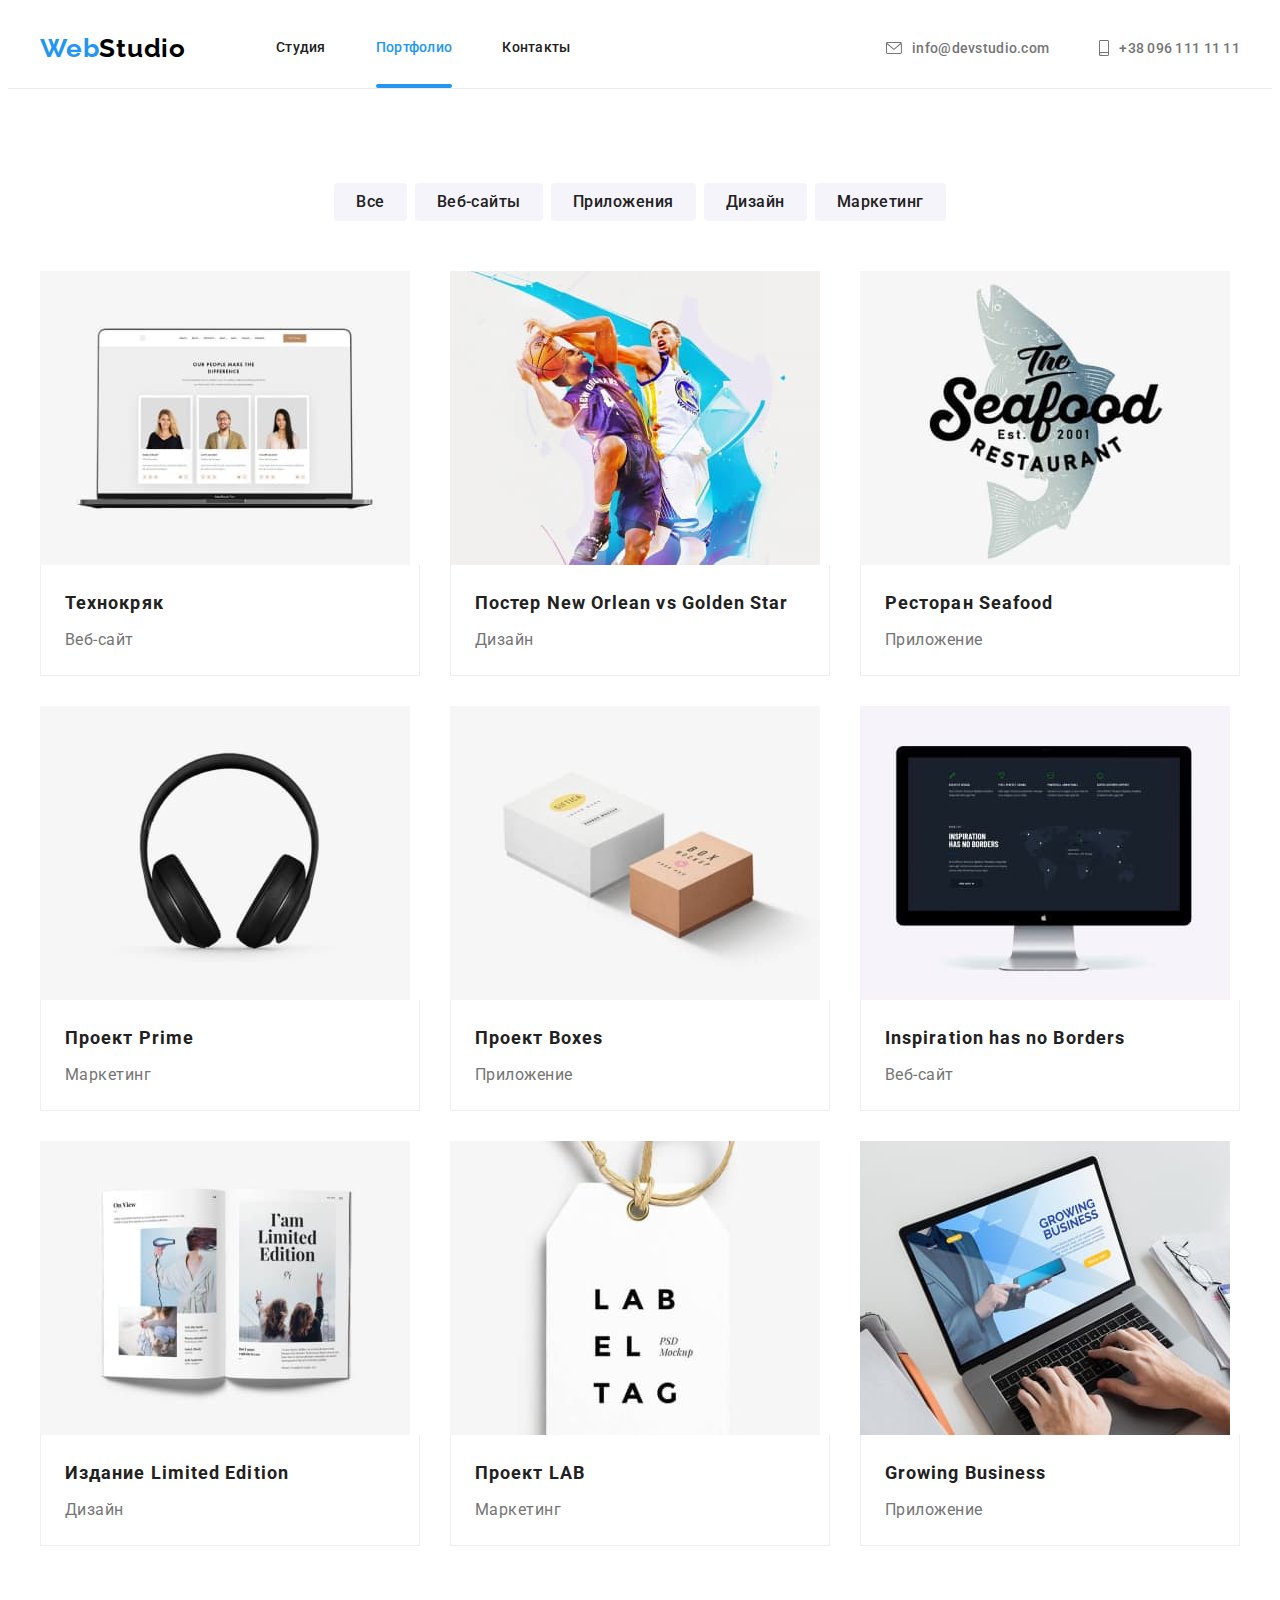
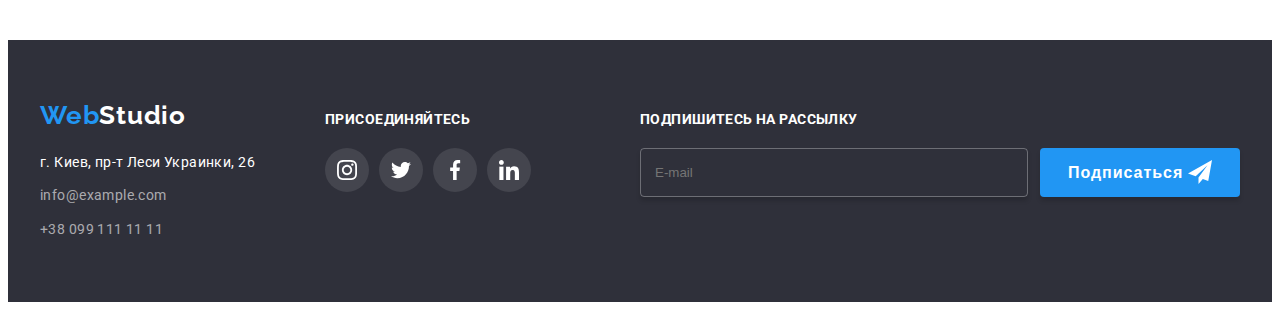
==== portfolio.html @ 15607930 "добавляет код 7й работы" ====
<!DOCTYPE html>
<html lang="ru">

<head>
    <meta charset="UTF-8">
    <meta http-equiv="X-UA-Compatible" content="IE=edge">
    <meta name="viewport" content="width=device-width, initial-scale=1.0">
    <title lang="en">WebStudio</title>
    <link rel="preconnect" href="https://fonts.gstatic.com">
    <link href="https://fonts.googleapis.com/css2?family=Raleway:wght@700&family=Roboto:wght@400;500;700;900&display=swap"
        rel="stylesheet">
    <link rel="stylesheet" href="https://cdnjs.cloudflare.com/ajax/libs/modern-normalize/1.0.0/modern-normalize.css"
        integrity="sha512-Zx6MlUMKSVJoQ+83OwhdILe8cSEsCzfqThJd7J/VA2UrK6Ctj85p+xzqfyuNXE5B1k25uUdmJ2OzItbBy9GHAQ=="
        crossorigin="anonymous" />
    <link rel="stylesheet" href="./css/main.min.css">
</head>

<body>
    <header class="header">
        <div class="container header__container">
            <nav class="navigation">
                <a class="logo link" href="" lang="en">Web<span class="logo_light-theme">Studio</span></a>
                <ul class="menu list">
                    <li class="menu__item">
                        <a class="menu__link link" href="./index.html">Студия</a>
                    </li>
                    <li class="menu__item">
                        <a class="menu__link link active-link" href="">Портфолио</a>
                    </li>
                    <li class="menu__item">
                        <a class="menu__link link" href="">Контакты</a>
                    </li>
                </ul>
            </nav>
    
            <a class="mail-link link" href="mailto:info@devstudio.com">
                <svg class="mail-link__icon" width="16" height="12">
                    <use href="./images/sprite.svg#envelope"></use>
                </svg>info@devstudio.com</a>
    
            <a class="tel-link link" href="tel:+380961111111">
                <svg class="tel-link__icon" width="10" height="16">
                    <use href="./images/sprite.svg#smartphone"></use>
                </svg>+38 096 111 11 11</a>
        </div>
    </header>

    <!--Портфолио-->
    <main>
        <section class="section">
            <div class="container">
                <h1 class="visually-hidden">Portfolio</h1>
                
                <!--Фильтр-->
                <ul class="filter-list list">
                    <li class="filter-list__item">
                        <button class="filter-list__button" type="button">Все</button>
                    </li>
                    <li class="filter-list__item">
                        <button class="filter-list__button" type="button">Веб-сайты</button>
                    </li>
                    <li class="filter-list__item">
                        <button class="filter-list__button" type="button">Приложения</button>
                    </li>
                    <li class="filter-list__item">
                        <button class="filter-list__button" type="button">Дизайн</button>
                    </li>
                    <li class="filter-list__item">
                        <button class="filter-list__button" type="button">Маркетинг</button>
                    </li>
                </ul>

                <!--Карточки-->
                <ul class="grid list">
                    <li class="product">
                        <a class="product-link link" href="">
                            <div class="product__upwrapper">
                                <img class="product__image" src="./images/portfolio/portfolio-1.jpg" alt="ноутбук с изображением сайта вебстудии"
                                    width="370" height="294">
                                <p class="product__overlay">
                                    Технокряк это современная площадка распространения коронавируса. Компании используют эту платформу для цифрового
                                    шпионажа и атак на защищённые сервера конкурентов.
                                </p>
                            </div>
                            <div class="product__content">
                                <h2 class="product__title">Технокряк</h2>
                                <p class="product__text">Веб-сайт</p>
                            </div>
                        </a>
                    </li>
                    <li class="product">
                        <a class="product-link link" href="">
                            <div class="product__upwrapper">
                                <img class="product__image" src="./images/portfolio/portfolio-2.jpg" alt="эпизод игры в баскетбол" width="370"
                                    height="294">
                                <p class="product__overlay">
                                    Технокряк это современная площадка распространения коронавируса. Компании используют эту платформу для цифрового
                                    шпионажа и атак на защищённые сервера конкурентов.
                                </p>
                            </div>
                            <div class="product__content">
                                <h2 class="product__title">Постер <span lang="en">New Orlean vs Golden Star</span></h2>
                                <p class="product__text">Дизайн</p>
                            </div>
                        </a>
                    </li>
                    <li class="product">
                        <a class="product-link link" href="">
                            <div class="product__upwrapper">
                                <img class="product__image" src="./images/portfolio/portfolio-3.jpg" alt="эмблема ресторана" width="370"
                                    height="294">
                                <p class="product__overlay">
                                    Технокряк это современная площадка распространения коронавируса. Компании используют эту платформу для цифрового
                                    шпионажа и атак на защищённые сервера конкурентов.
                                </p>
                            </div>
                            <div class="product__content">
                                <h2 class="product__title">Ресторан <span lang="en">Seafood</span></h2>
                                <p class="product__text">Приложение</p>
                            </div>
                        </a>
                    </li>
                    <li class="product">
                        <a class="product-link link" href="">
                            <div class="product__upwrapper">
                                <img class="product__image" src="./images/portfolio/portfolio-4.jpg" alt="накладные наушники" width="370"
                                    height="294">
                                <p class="product__overlay">
                                    Технокряк это современная площадка распространения коронавируса. Компании используют эту платформу для цифрового
                                    шпионажа и атак на защищённые сервера конкурентов.
                                </p>
                            </div>
                            <div class="product__content">
                                <h2 class="product__title">Проект <span lang="en">Prime</span></h2>
                                <p class="product__text">Маркетинг</p>
                            </div>
                        </a>
                    </li>
                    <li class="product">
                        <a class="product-link link" href="">
                            <div class="product__upwrapper">
                                <img class="product__image" src="./images/portfolio/portfolio-5.jpg" alt="белая и серая коробки" width="370"
                                    height="294">
                                <p class="product__overlay">
                                    Технокряк это современная площадка распространения коронавируса. Компании используют эту платформу для цифрового
                                    шпионажа и атак на защищённые сервера конкурентов.
                                </p>
                            </div>
                            <div class="product__content">
                                <h2 class="product__title">Проект <span lang="en">Boxes</span></h2>
                                <p class="product__text">Приложение</p>
                            </div>
                        </a>
                    </li>
                    <li class="product">
                        <a class="product-link link" href="">
                            <div class="product__upwrapper">
                                <img class="product__image" src="./images/portfolio/portfolio-6.jpg"
                                    alt="монитор с изображением сайта о вдохновении" width="370" height="294">
                                <p class="product__overlay">
                                    Технокряк это современная площадка распространения коронавируса. Компании используют эту платформу для цифрового
                                    шпионажа и атак на защищённые сервера конкурентов.
                                </p>
                            </div>
                            <div class="product__content">
                                <h2 class="product__title" lang="en">Inspiration has no Borders</h2>
                                <p class="product__text">Веб-сайт</p>
                            </div>
                        </a>
                    </li>
                    <li class="product">
                        <a class="product-link link" href="">
                            <div class="product__upwrapper">
                                <img class="product__image" src="./images/portfolio/portfolio-7.jpg" alt="открытый журнал" width="370"
                                    height="294">
                                <p class="product__overlay">
                                    Технокряк это современная площадка распространения коронавируса. Компании используют эту платформу для цифрового
                                    шпионажа и атак на защищённые сервера конкурентов.
                                </p>
                            </div>
                            <div class="product__content">
                                <h2 class="product__title">Издание <span lang="en">Limited Edition</span></h2>
                                <p class="product__text">Дизайн</p>
                            </div>
                        </a>
                    </li>
                    <li class="product">
                        <a class="product-link link" href="">
                            <div class="product__upwrapper">
                                <img class="product__image" src="./images/portfolio/portfolio-8.jpg" alt="лейбл" width="370" height="294">
                                <p class="product__overlay">
                                    Технокряк это современная площадка распространения коронавируса. Компании используют эту платформу для цифрового
                                    шпионажа и атак на защищённые сервера конкурентов.
                                </p>
                            </div>
                            <div class="product__content">
                                <h2 class="product__title">Проект <span lang="en">LAB</span></h2>
                                <p class="product__text">Маркетинг</p>
                            </div>
                        </a>
                    </li>
                    <li class="product">
                        <a class="product-link link" href="">
                            <div class="product__upwrapper">
                                <img class="product__image" src="./images/portfolio/portfolio-9.jpg" alt="ноутбук с изображением сайта о бизнесе"
                                    width="370" height="294">
                                <p class="product__overlay">
                                    Технокряк это современная площадка распространения коронавируса. Компании используют эту платформу для цифрового
                                    шпионажа и атак на защищённые сервера конкурентов.
                                </p>
                            </div>
                            <div class="product__content">
                                <h2 class="product__title" lang="en">Growing Business</h2>
                                <p class="product__text">Приложение</p>
                            </div>
                        </a>
                    </li>
                </ul>
            </div>
        </section>
    </main>

    <footer class="footer">
        <div class="container">
            <div class="footer-wrapper">
                <div class="address-wrapper">
                    <a class="logo link" href="" lang="en">Web<span class="logo_dark-theme">Studio</span></a>
    
                    <address class="address">
                        <ul class="address-list list">
                            <li class="address-item">
                                <a class="address__link link" href="https://goo.gl/maps/KD6oN2w1mzbmaotX9" target="_blank"
                                    rel="noopener noreferrer">г. Киев, пр-т Леси
                                    Украинки, 26</a>
                            </li>
                            <li class="contacts">
                                <a class="contacts__link link" href="mailto:info@example.com">info@example.com</a>
                            </li>
                            <li class="contacts">
                                <a class="contacts__link link" href="tel:+380991111111">+38 099 111 11 11</a>
                            </li>
                        </ul>
                    </address>
                </div>
    
                <div class="social-wrapper">
                    <b class="slogan">Присоединяйтесь</b>
    
                    <ul class="sosial-list list">
                        <li class="footer__item">
                            <a class="footer__link" href="">
                                <svg class="sosial-list__icon" width="20" height="20">
                                    <use href="./images/sprite.svg#instagram"></use>
                                </svg>
                            </a>
                        </li>
                        <li class="footer__item">
                            <a class="footer__link" href="">
                                <svg class="sosial-list__icon" width="20" height="20">
                                    <use href="./images/sprite.svg#twitter"></use>
                                </svg>
                            </a>
                        </li>
                        <li class="footer__item">
                            <a class="footer__link" href="">
                                <svg class="sosial-list__icon" width="20" height="20">
                                    <use href="./images/sprite.svg#facebook"></use>
                                </svg>
                            </a>
                        </li>
                        <li class="footer__item">
                            <a class="footer__link" href="">
                                <svg class="sosial-list__icon" width="20" height="20">
                                    <use href="./images/sprite.svg#linkedin"></use>
                                </svg>
                            </a>
                        </li>
                    </ul>
                </div>
    
                <div class="footer-form-wrapper">
                    <b class="slogan">Подпишитесь на рассылку</b>
                    <form action="#" class="footer-form">
                        <label>
                            <input type="email" name="email" placeholder="E-mail" class="footer-form-input">
                        </label>
    
                        <button type="submit" class="footer-button">
                            <span class="footer-button__text">Подписаться</span>
                            <svg class="footer-button__icon" width="24" height="24">
                                <use href="./images/sprite.svg#icon-plane"></use>
                            </svg>
                        </button>
                    </form>
                </div>
            </div>
        </div>
    </footer>
</body>

</html>
---- css/main.min.css ----
:root{--main-color: #212121;--secondary-color: #757575;--accent-color: #2196f3;--white-color: #ffffff;--icon-color: #afb1b8;--card-set-gap: 30px}.visually-hidden{position:absolute !important;clip:rect(1px 1px 1px 1px);clip:rect(1px, 1px, 1px, 1px);padding:0 !important;border:0 !important;height:1px !important;width:1px !important;overflow:hidden}body{font-family:"Roboto", sans-serif;color:var(--main-color)}h1,h2,h3,h4,h5,h6,p{margin:0}ul,ol{margin:0;padding:0}img{display:block}.link{text-decoration:none}.list{list-style:none}.address{font-style:normal}.container{width:1200px;margin:0 auto;padding-left:15px;padding-right:15px}.header__container{display:flex;align-items:center}.same-title{margin-bottom:50px;text-align:center;font-weight:700;font-size:36px;line-height:1.17;letter-spacing:0.03em}.section{padding-top:94px;padding-bottom:94px}.logo{font-family:"Raleway", sans-serif;font-weight:700;font-size:26px;line-height:1.19;letter-spacing:0.03em;color:var(--accent-color)}.logo_light-theme{margin-right:90px;color:#000000}.logo_dark-theme{color:#ffffff}.sosial-list{display:flex;justify-content:space-between;align-items:center}.sosial-list__link{display:flex;justify-content:center;align-items:center;padding:12px;background-color:var(--white-color);border-radius:50%;transition:background-color 250ms cubic-bezier(0.4, 0, 0.2, 1)}.sosial-list__link .sosial-list__icon{width:20px;height:20px;fill:var(--icon-color);transition:fill 250ms cubic-bezier(0.4, 0, 0.2, 1)}.sosial-list__link:hover,.sosial-list__link:focus{background-color:var(--accent-color)}.sosial-list__link:hover .sosial-list__icon,.sosial-list__link:focus .sosial-list__icon{fill:var(--white-color)}.footer__item:not(:last-child){margin-right:10px}.footer__link{display:flex;align-items:center;padding:12px;background-color:rgba(255,255,255,0.1);border-radius:50%;transition:background-color 250ms cubic-bezier(0.4, 0, 0.2, 1)}.footer__link .sosial-list__icon{width:20px;height:20px;fill:var(--white-color)}.footer__link:hover,.footer__link:focus{background-color:var(--accent-color)}.backdrop{position:fixed;top:0;left:0;width:100vw;height:100vh;background-color:rgba(0,0,0,0.2);transition:visibility 250ms cubic-bezier(0.4, 0, 0.2, 1),opacity 250ms cubic-bezier(0.4, 0, 0.2, 1),pointer-events 250ms cubic-bezier(0.4, 0, 0.2, 1)}.modal{position:absolute;top:50%;left:50%;transform:translate(-50%, -50%);width:528px;height:580px;padding:40px;background:#ffffff;box-shadow:0px 1px 3px rgba(0,0,0,0.12),0px 1px 1px rgba(0,0,0,0.14),0px 2px 1px rgba(0,0,0,0.2);border-radius:4px}.modal__close-button{position:absolute;top:8px;right:8px;width:30px;height:30px;background-color:transparent;border:1px solid rgba(0,0,0,0.1);border-radius:50%;cursor:pointer}.modal__title{display:block;margin-bottom:12px;font-weight:700;font-size:20px;line-height:1.15;text-align:center;letter-spacing:0.03em;color:var(--main-color)}.is-hidden{visibility:hidden;opacity:0;pointer-events:none}.form{display:flex;flex-direction:column}.form-field{display:block;font-weight:400;font-size:12px;line-height:1.17;letter-spacing:0.01em;color:var(--secondary-color)}.form-wrapper{position:relative;display:block;margin-top:4px;margin-bottom:10px}.form-wrapper__input{width:100%;height:40px;padding-left:42px;border:1px solid rgba(33,33,33,0.2);border-radius:4px;transition:border-color 250ms cubic-bezier(0.4, 0, 0.2, 1)}.form-wrapper__input:focus{outline:none;border-color:var(--accent-color)}.form-wrapper__input:focus+.form-wrapper__icon{fill:var(--accent-color)}.form-wrapper__icon{position:absolute;top:50%;left:12px;transform:translateY(-50%);fill:var(--main-color);transition:fill 250ms cubic-bezier(0.4, 0, 0.2, 1)}.form__message{width:100%;height:120px;margin-top:4px;margin-bottom:20px;padding:12px 16px;resize:none;border:1px solid rgba(33,33,33,0.2);border-radius:4px;transition:border-color 250ms cubic-bezier(0.4, 0, 0.2, 1)}.form__message::placeholder{color:var(--secondary-color)}.form__message:focus{outline:none;border-color:var(--accent-color)}.form__description{display:flex;justify-content:center;align-items:center;margin-bottom:30px;font-weight:400;font-size:14px;line-height:1.71;letter-spacing:0.03em;color:var(--secondary-color)}.form__description .form__conditions{color:var(--accent-color)}.form__description::before{display:block;content:"";width:16px;height:16px;margin-right:8px;background-image:url("../images/checkbox-icon.svg");background-position:center;background-repeat:no-repeat;border:2px solid var(--main-color);border-radius:2px;cursor:pointer;transition:box-shadow 250ms cubic-bezier(0.4, 0, 0.2, 1)}.form__term:checked+.form__description::before{background-color:var(--accent-color);border:none}.form__term:focus-visible+.form__description::before{box-shadow:0 0 0 2px var(--accent-color)}.form__button{align-self:center;min-width:200px;padding:10px 56px;border:none;border-radius:4px;outline:none;font-weight:700;font-size:16px;line-height:1.87;letter-spacing:0.06em;color:var(--white-color);background-color:var(--accent-color);box-shadow:0px 4px 4px rgba(0,0,0,0.15);cursor:pointer;transition:background-color 250ms cubic-bezier(0.4, 0, 0.2, 1)}.form__button:hover,.form__button:focus{background-color:#188ce8}.filter-list{display:flex;flex-wrap:wrap;justify-content:center;margin-bottom:50px}.filter-list__item:not(:last-child){margin-right:8px}.filter-list__button{padding:6px 22px;background-color:#f5f4fa;font-family:inherit;font-weight:500;font-size:16px;line-height:1.62;letter-spacing:0.03em;color:var(--main-color);border:none;border-radius:4px;cursor:pointer;transition:background-color 250ms cubic-bezier(0.4, 0, 0.2, 1),color 250ms cubic-bezier(0.4, 0, 0.2, 1),box-shadow 250ms cubic-bezier(0.4, 0, 0.2, 1)}.filter-list__button:hover,.filter-list__button:focus{background-color:var(--accent-color);color:var(--white-color);box-shadow:0px 3px 1px rgba(0,0,0,0.1),0px 1px 2px rgba(0,0,0,0.08),0px 2px 2px rgba(0,0,0,0.12)}.header{display:flex;align-items:center;border-bottom:1px solid #ececec}.navigation{display:flex;align-items:center}.menu{display:flex;align-items:center}.menu__item{position:relative}.menu__item:not(:last-child){margin-right:50px}.menu__link{display:block;padding-top:32px;padding-bottom:32px;font-weight:500;font-size:14px;line-height:1.14;letter-spacing:0.02em;color:inherit;transition:color 250ms cubic-bezier(0.4, 0, 0.2, 1)}.menu__link:hover,.menu__link:focus{color:var(--accent-color)}.mail-link{display:flex;justify-content:flex-end;align-items:center;margin-left:auto;margin-right:50px;font-weight:500;font-size:14px;line-height:1.14x;letter-spacing:0.02em;color:var(--secondary-color);transition:color 250ms cubic-bezier(0.4, 0, 0.2, 1)}.mail-link:hover,.mail-link:focus{color:var(--accent-color)}.mail-link__icon{width:16px;height:12px;margin-right:10px;fill:currentColor}.tel-link{display:flex;justify-content:flex-end;align-items:center;font-weight:500;font-size:14px;line-height:1.14x;letter-spacing:0.02em;color:var(--secondary-color);transition:color 250ms cubic-bezier(0.4, 0, 0.2, 1)}.tel-link:hover,.tel-link:focus{color:var(--accent-color)}.tel-link__icon{width:10px;height:16px;margin-right:10px;fill:currentColor}.active-link{color:var(--accent-color)}.active-link::after{position:absolute;content:"";display:block;bottom:0;left:0;width:100%;height:4px;background-color:var(--accent-color);border-radius:2px}.hero{text-align:center;background-color:#c4c4c4}.hero-wrapper{max-width:1600px;padding-top:200px;padding-bottom:200px;margin:0 auto;background-image:linear-gradient(rgba(47,48,58,0.4), rgba(47,48,58,0.4)),url("../images/hero/hero-bg.jpg");background-repeat:no-repeat;background-size:cover}.hero__title{margin-bottom:30px;font-weight:900;font-size:44px;line-height:1.36;letter-spacing:0.06em;text-transform:uppercase;color:var(--white-color)}.hero__button{min-width:200px;padding:10px 32px;border:none;border-radius:4px;font-weight:700;font-size:16px;line-height:1.87;letter-spacing:0.06em;color:var(--white-color);background-color:var(--accent-color);cursor:pointer;transition:background-color 250ms cubic-bezier(0.4, 0, 0.2, 1)}.hero__button:hover,.hero__button:focus{background-color:#188ce8}.advantages{padding-bottom:47px}.advantages-list{display:flex;flex-wrap:wrap;margin-left:calc(-1 * var(--card-set-gap));margin-top:calc(-1 * var(--card-set-gap))}.advantages-item{flex-basis:calc(100% / 4 - var(--card-set-gap));margin-left:var(--card-set-gap);margin-top:var(--card-set-gap)}.advantages__icon{display:flex;justify-content:center;align-items:center;width:270px;height:120px;margin-bottom:30px;background-color:#f5f4fa;border-radius:4px}.advantages__titles{margin-bottom:10px;font-weight:700;font-size:14px;line-height:1.14;letter-spacing:0.03em;text-transform:uppercase}.advantages__text{font-size:14px;line-height:1.71;letter-spacing:0.03em;color:var(--secondary-color)}.skills{padding-top:47px}.abilities{display:flex;flex-wrap:wrap;margin-left:calc(-1 * var(--card-set-gap));margin-top:calc(-1 * var(--card-set-gap))}.abilities__item{flex-basis:calc(100% / 3 - var(--card-set-gap));margin-left:var(--card-set-gap);margin-top:var(--card-set-gap)}.abilities__wrapper{position:relative;overflow:hidden}.abilities__overlay{position:absolute;bottom:0;left:0;width:100%;padding:28px;overflow:auto;transform:translateY(100%);transition:transform 250ms cubic-bezier(0.4, 0, 0.2, 1);font-size:14px;line-height:1.14;text-align:center;letter-spacing:0.03em;text-transform:uppercase;color:#ffffff;background-color:rgba(47,48,58,0.8)}.abilities__item:hover .abilities__overlay,.abilities__item:focus .abilities__overlay{transform:translateY(0)}.team{background-color:#f5f4fa}.team-list{display:flex;flex-wrap:wrap;margin-left:calc(-1 * var(--card-set-gap));margin-top:calc(-1 * var(--card-set-gap))}.team-item{flex-basis:calc(100% / 4 - var(--card-set-gap));margin-left:var(--card-set-gap);margin-top:var(--card-set-gap);background-color:#ffffff;box-shadow:0px 1px 3px rgba(0,0,0,0.12),0px 1px 1px rgba(0,0,0,0.14),0px 2px 1px rgba(0,0,0,0.2)}.team-content{padding:30px}.team__title{margin-bottom:10px;text-align:center;font-weight:500;font-size:16px;line-height:1.19;letter-spacing:0.03em}.team__text{margin-bottom:16px;text-align:center;font-size:16px;line-height:1.19;letter-spacing:0.03em;color:var(--secondary-color)}.clients-list{display:flex;flex-wrap:wrap;margin-left:calc(-1 * var(--card-set-gap));margin-top:calc(-1 * var(--card-set-gap))}.clients-item{flex-basis:calc(100% / 6 - var(--card-set-gap));margin-left:var(--card-set-gap);margin-top:var(--card-set-gap)}.clients__link{display:flex;justify-content:center;align-items:center;width:170px;height:90px;background-color:#fff;border:1px solid var(--icon-color);border-radius:4px;transition:border 250ms cubic-bezier(0.4, 0, 0.2, 1);cursor:pointer}.clients__link:hover,.clients__link:focus{border-color:var(--accent-color);outline:none}.clients__icon{fill:var(--icon-color);transition:fill 250ms cubic-bezier(0.4, 0, 0.2, 1)}.clients__link:hover .clients__icon,.clients__link:focus .clients__icon{fill:var(--accent-color)}.grid{display:flex;flex-wrap:wrap;margin-left:calc(-1 * var(--card-set-gap));margin-top:calc(-1 * var(--card-set-gap))}.product{flex-basis:calc(100% / 3 - var(--card-set-gap));margin-left:var(--card-set-gap);margin-top:var(--card-set-gap);transition:box-shadow 250ms cubic-bezier(0.4, 0, 0.2, 1)}.product:hover,.product:focus{box-shadow:0px 1px 1px rgba(0,0,0,0.12),0px 4px 4px rgba(0,0,0,0.06),1px 4px 6px rgba(0,0,0,0.16)}.product__content{padding:20px 24px;border:1px solid #eeeeee;border-top:none}.product__title{margin-bottom:4px;font-weight:700;font-size:18px;line-height:2;letter-spacing:0.06em;color:var(--main-color)}.product__text{font-size:16px;line-height:1.87;letter-spacing:0.03em;color:var(--secondary-color)}.product__upwrapper{position:relative;overflow:hidden}.product__overlay{position:absolute;top:0;left:0;height:100%;padding:62px 24px;overflow:auto;transform:translateY(100%);transition:transform 250ms cubic-bezier(0.4, 0, 0.2, 1);font-size:18px;line-height:1.56;letter-spacing:0.03em;color:#ffffff;background-color:rgba(33,150,243,0.9)}.product-link:hover .product__overlay,.product-link:focus .product__overlay{transform:translateY(0)}.footer{padding-top:60px;padding-bottom:60px;background-color:#2f303a}.footer-wrapper{display:flex}.slogan{display:block;padding-top:12px;padding-bottom:20px;font-weight:bold;font-size:14px;line-height:1.14;letter-spacing:0.03em;text-transform:uppercase;color:#ffffff}.address{margin-top:20px;font-size:14px;line-height:1.71;letter-spacing:0.03em}.address__link{color:var(--white-color);transition:color 250ms cubic-bezier(0.4, 0, 0.2, 1)}.address__link:hover,.address__link:focus{color:var(--accent-color)}.contacts{margin-top:10px}.contacts__link{color:rgba(255,255,255,0.6);transition:color 250ms cubic-bezier(0.4, 0, 0.2, 1)}.contacts__link:hover,.contacts__link:focus{color:var(--accent-color)}.social-wrapper{margin-left:70px}.footer-form-wrapper{margin-left:auto}.footer-form{display:flex;align-items:center}.footer-form-input{min-width:358px;margin-right:12px;padding:16px 14px;border:1px solid rgba(255,255,255,0.3);border-radius:4px;outline:none;color:var(--white-color);background-color:transparent;box-shadow:0px 4px 4px rgba(0,0,0,0.15);transition:border-color 250ms cubic-bezier(0.4, 0, 0.2, 1)}.footer-form-input::placeholder{color:var(--secondary-color)}.footer-form-input:focus{border-color:var(--accent-color)}.footer-button{display:flex;justify-content:space-between;align-items:center;min-width:200px;padding:10px 28px;border:none;border-radius:4px;background-color:var(--accent-color);box-shadow:0px 4px 4px rgba(0,0,0,0.15);cursor:pointer;transition:background-color 250ms cubic-bezier(0.4, 0, 0.2, 1)}.footer-button:hover,.footer-button:focus{background-color:#188ce8}.footer-button__text{font-weight:700;font-size:16px;line-height:1.87;letter-spacing:0.06em;color:var(--white-color)}.footer-button__icon{width:24px;height:24px;fill:var(--white-color)}
/*# sourceMappingURL=main.min.css.map */
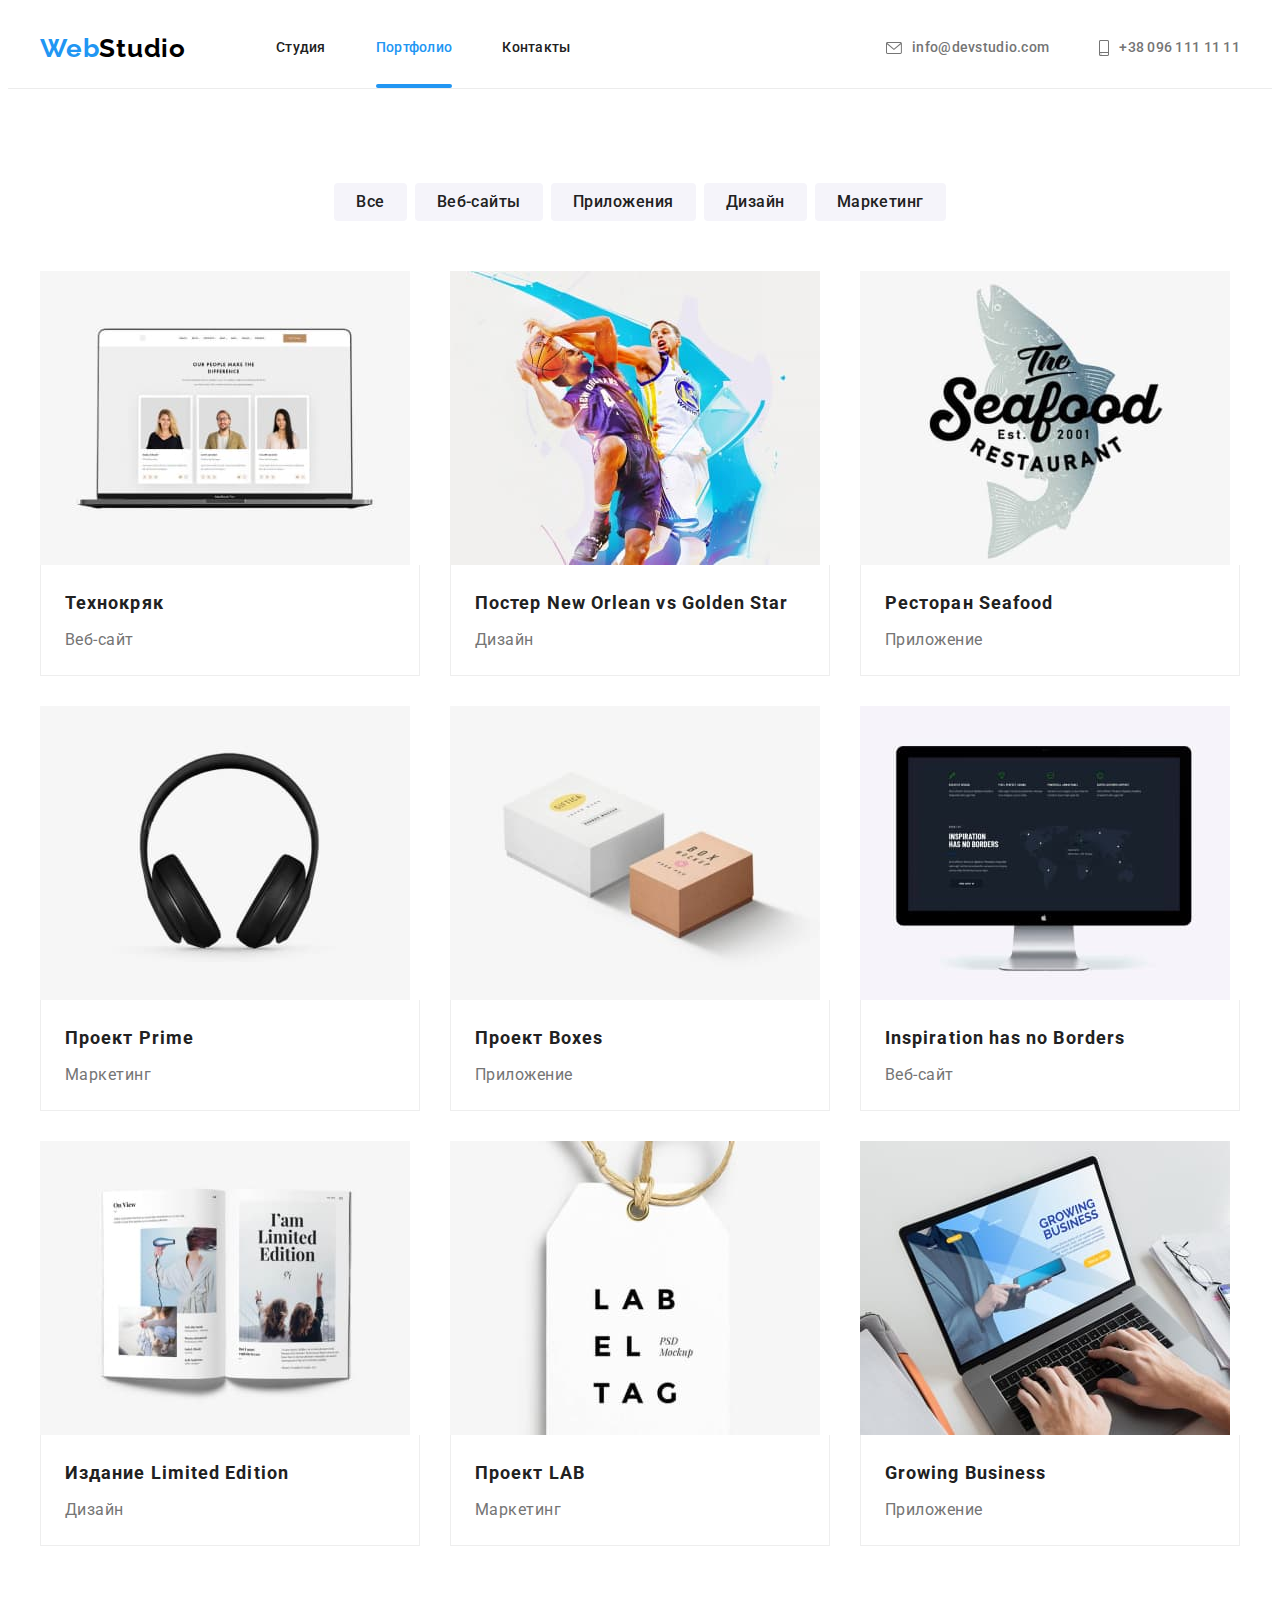
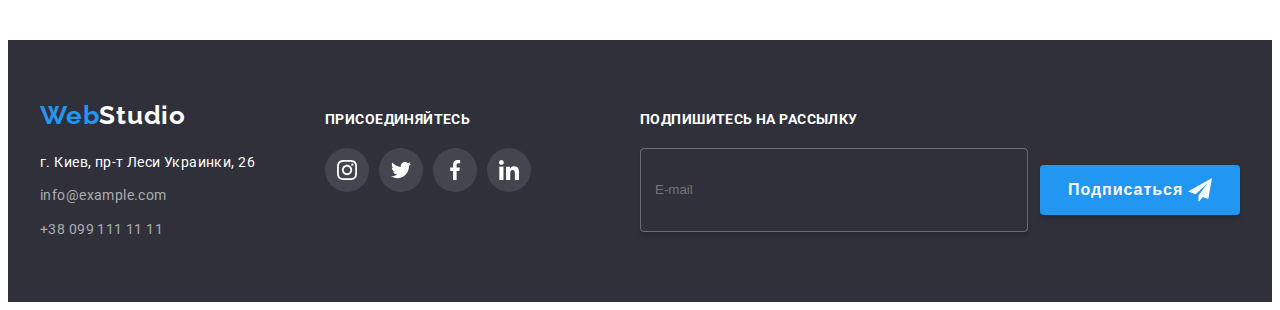
==== commit e6238af7: "добавляет адаптив в стили index.html" ====
--- a/portfolio.html
+++ b/portfolio.html
@@ -33,15 +33,75 @@
                 </ul>
             </nav>
     
-            <a class="mail-link link" href="mailto:info@devstudio.com">
-                <svg class="mail-link__icon" width="16" height="12">
-                    <use href="./images/sprite.svg#envelope"></use>
-                </svg>info@devstudio.com</a>
-    
-            <a class="tel-link link" href="tel:+380961111111">
-                <svg class="tel-link__icon" width="10" height="16">
-                    <use href="./images/sprite.svg#smartphone"></use>
-                </svg>+38 096 111 11 11</a>
+            <button type="button" class="burger-btn" data-menu-button>
+                <svg class="burger-btn__icon" width="40" height="40">
+                    <use href="./images/sprite.svg#burger"></use>
+                </svg>
+            </button>
+    
+            <ul class="header-contacts list">
+                <li class="header-contacts__item">
+                    <a class="header-contacts__mail-link link" href="mailto:info@devstudio.com">
+                        <svg class="header-contacts__mail-icon">
+                            <use href="./images/sprite.svg#envelope"></use>
+                        </svg>info@devstudio.com</a>
+                </li>
+                <li class="header-contacts__item">
+                    <a class="header-contacts__tel-link link" href="tel:+380961111111">
+                        <svg class="header-contacts__tel-icon">
+                            <use href="./images/sprite.svg#smartphone"></use>
+                        </svg>+38 096 111 11 11</a>
+                </li>
+            </ul>
+        </div>
+    
+        <!--Mobile menu-->
+        <div class="modal-mobile" data-menu>
+            <button type="button" class="modal-mobile__close-btn" data-menu-close>
+                <svg class="modal-mobile__close-icon" width="18" height="18">
+                    <use href="./images/sprite.svg#icon-Vector"></use>
+                </svg>
+            </button>
+    
+            <ul class="mobile-menu list">
+                <li class="mobile-menu__item">
+                    <a href="./index.html" class="mobile-menu__link link">Студия</a>
+                </li>
+                <li class="mobile-menu__item">
+                    <a href="" class="mobile-menu__link active-link link">Портфолио</a>
+                </li>
+                <li class="mobile-menu__item">
+                    <a href="" class="mobile-menu__link link">Контакты</a>
+                </li>
+            </ul>
+    
+            <div class="modal-bottom-wrapper">
+                <ul class="mobile-contacts list">
+                    <li class="mobile-contacts__item">
+                        <a class="mobile-contacts__tel link" href="tel:+380961111111">
+                            +38 096 111 11 11</a>
+                    </li>
+                    <li class="mobile-contacts__item">
+                        <a class="mobile-contacts__mail link" href="mailto:info@devstudio.com">
+                            info@devstudio.com</a>
+                    </li>
+                </ul>
+    
+                <ul class="mobile-sosial list">
+                    <li class="mobile-sosial__item">
+                        <a href="" class="mobile-sosial__link link">Instagram</a>
+                    </li>
+                    <li class="mobile-sosial__item">
+                        <a href="" class="mobile-sosial__link link">Twitter</a>
+                    </li>
+                    <li class="mobile-sosial__item">
+                        <a href="" class="mobile-sosial__link link">Facebook</a>
+                    </li>
+                    <li class="mobile-sosial__item">
+                        <a href="" class="mobile-sosial__link link">LinkedIn</a>
+                    </li>
+                </ul>
+            </div>
         </div>
     </header>
 
@@ -223,59 +283,61 @@
     <footer class="footer">
         <div class="container">
             <div class="footer-wrapper">
-                <div class="address-wrapper">
-                    <a class="logo link" href="" lang="en">Web<span class="logo_dark-theme">Studio</span></a>
-    
-                    <address class="address">
-                        <ul class="address-list list">
-                            <li class="address-item">
-                                <a class="address__link link" href="https://goo.gl/maps/KD6oN2w1mzbmaotX9" target="_blank"
-                                    rel="noopener noreferrer">г. Киев, пр-т Леси
-                                    Украинки, 26</a>
+                <div class="footer-tablet-wrapper">
+                    <div class="address-wrapper">
+                        <a class="logo link" href="" lang="en">Web<span class="logo_dark-theme">Studio</span></a>
+    
+                        <address class="address">
+                            <ul class="address-list list">
+                                <li class="address-item">
+                                    <a class="address__link link" href="https://goo.gl/maps/KD6oN2w1mzbmaotX9"
+                                        target="_blank" rel="noopener noreferrer">г. Киев, пр-т Леси
+                                        Украинки, 26</a>
+                                </li>
+                                <li class="contacts">
+                                    <a class="contacts__link link" href="mailto:info@example.com">info@example.com</a>
+                                </li>
+                                <li class="contacts">
+                                    <a class="contacts__link link" href="tel:+380991111111">+38 099 111 11 11</a>
+                                </li>
+                            </ul>
+                        </address>
+                    </div>
+    
+                    <div class="social-wrapper">
+                        <b class="slogan">Присоединяйтесь</b>
+    
+                        <ul class="sosial-list list">
+                            <li class="sosial-list__item">
+                                <a class="sosial-list__link" href="">
+                                    <svg class="sosial-list__icon" width="20" height="20">
+                                        <use href="./images/sprite.svg#instagram"></use>
+                                    </svg>
+                                </a>
                             </li>
-                            <li class="contacts">
-                                <a class="contacts__link link" href="mailto:info@example.com">info@example.com</a>
+                            <li class="sosial-list__item">
+                                <a class="sosial-list__link" href="">
+                                    <svg class="sosial-list__icon" width="20" height="20">
+                                        <use href="./images/sprite.svg#twitter"></use>
+                                    </svg>
+                                </a>
                             </li>
-                            <li class="contacts">
-                                <a class="contacts__link link" href="tel:+380991111111">+38 099 111 11 11</a>
+                            <li class="sosial-list__item">
+                                <a class="sosial-list__link" href="">
+                                    <svg class="sosial-list__icon" width="20" height="20">
+                                        <use href="./images/sprite.svg#facebook"></use>
+                                    </svg>
+                                </a>
+                            </li>
+                            <li class="sosial-list__item">
+                                <a class="sosial-list__link" href="">
+                                    <svg class="sosial-list__icon" width="20" height="20">
+                                        <use href="./images/sprite.svg#linkedin"></use>
+                                    </svg>
+                                </a>
                             </li>
                         </ul>
-                    </address>
-                </div>
-    
-                <div class="social-wrapper">
-                    <b class="slogan">Присоединяйтесь</b>
-    
-                    <ul class="sosial-list list">
-                        <li class="footer__item">
-                            <a class="footer__link" href="">
-                                <svg class="sosial-list__icon" width="20" height="20">
-                                    <use href="./images/sprite.svg#instagram"></use>
-                                </svg>
-                            </a>
-                        </li>
-                        <li class="footer__item">
-                            <a class="footer__link" href="">
-                                <svg class="sosial-list__icon" width="20" height="20">
-                                    <use href="./images/sprite.svg#twitter"></use>
-                                </svg>
-                            </a>
-                        </li>
-                        <li class="footer__item">
-                            <a class="footer__link" href="">
-                                <svg class="sosial-list__icon" width="20" height="20">
-                                    <use href="./images/sprite.svg#facebook"></use>
-                                </svg>
-                            </a>
-                        </li>
-                        <li class="footer__item">
-                            <a class="footer__link" href="">
-                                <svg class="sosial-list__icon" width="20" height="20">
-                                    <use href="./images/sprite.svg#linkedin"></use>
-                                </svg>
-                            </a>
-                        </li>
-                    </ul>
+                    </div>
                 </div>
     
                 <div class="footer-form-wrapper">
@@ -296,6 +358,8 @@
             </div>
         </div>
     </footer>
+
+    <script src="./js/mobile-menu.js"></script>
 </body>
 
 </html>--- a/css/main.min.css
+++ b/css/main.min.css
@@ -1,2 +1,2 @@
-:root{--main-color: #212121;--secondary-color: #757575;--accent-color: #2196f3;--white-color: #ffffff;--icon-color: #afb1b8;--card-set-gap: 30px}.visually-hidden{position:absolute !important;clip:rect(1px 1px 1px 1px);clip:rect(1px, 1px, 1px, 1px);padding:0 !important;border:0 !important;height:1px !important;width:1px !important;overflow:hidden}body{font-family:"Roboto", sans-serif;color:var(--main-color)}h1,h2,h3,h4,h5,h6,p{margin:0}ul,ol{margin:0;padding:0}img{display:block}.link{text-decoration:none}.list{list-style:none}.address{font-style:normal}.container{width:1200px;margin:0 auto;padding-left:15px;padding-right:15px}.header__container{display:flex;align-items:center}.same-title{margin-bottom:50px;text-align:center;font-weight:700;font-size:36px;line-height:1.17;letter-spacing:0.03em}.section{padding-top:94px;padding-bottom:94px}.logo{font-family:"Raleway", sans-serif;font-weight:700;font-size:26px;line-height:1.19;letter-spacing:0.03em;color:var(--accent-color)}.logo_light-theme{margin-right:90px;color:#000000}.logo_dark-theme{color:#ffffff}.sosial-list{display:flex;justify-content:space-between;align-items:center}.sosial-list__link{display:flex;justify-content:center;align-items:center;padding:12px;background-color:var(--white-color);border-radius:50%;transition:background-color 250ms cubic-bezier(0.4, 0, 0.2, 1)}.sosial-list__link .sosial-list__icon{width:20px;height:20px;fill:var(--icon-color);transition:fill 250ms cubic-bezier(0.4, 0, 0.2, 1)}.sosial-list__link:hover,.sosial-list__link:focus{background-color:var(--accent-color)}.sosial-list__link:hover .sosial-list__icon,.sosial-list__link:focus .sosial-list__icon{fill:var(--white-color)}.footer__item:not(:last-child){margin-right:10px}.footer__link{display:flex;align-items:center;padding:12px;background-color:rgba(255,255,255,0.1);border-radius:50%;transition:background-color 250ms cubic-bezier(0.4, 0, 0.2, 1)}.footer__link .sosial-list__icon{width:20px;height:20px;fill:var(--white-color)}.footer__link:hover,.footer__link:focus{background-color:var(--accent-color)}.backdrop{position:fixed;top:0;left:0;width:100vw;height:100vh;background-color:rgba(0,0,0,0.2);transition:visibility 250ms cubic-bezier(0.4, 0, 0.2, 1),opacity 250ms cubic-bezier(0.4, 0, 0.2, 1),pointer-events 250ms cubic-bezier(0.4, 0, 0.2, 1)}.modal{position:absolute;top:50%;left:50%;transform:translate(-50%, -50%);width:528px;height:580px;padding:40px;background:#ffffff;box-shadow:0px 1px 3px rgba(0,0,0,0.12),0px 1px 1px rgba(0,0,0,0.14),0px 2px 1px rgba(0,0,0,0.2);border-radius:4px}.modal__close-button{position:absolute;top:8px;right:8px;width:30px;height:30px;background-color:transparent;border:1px solid rgba(0,0,0,0.1);border-radius:50%;cursor:pointer}.modal__title{display:block;margin-bottom:12px;font-weight:700;font-size:20px;line-height:1.15;text-align:center;letter-spacing:0.03em;color:var(--main-color)}.is-hidden{visibility:hidden;opacity:0;pointer-events:none}.form{display:flex;flex-direction:column}.form-field{display:block;font-weight:400;font-size:12px;line-height:1.17;letter-spacing:0.01em;color:var(--secondary-color)}.form-wrapper{position:relative;display:block;margin-top:4px;margin-bottom:10px}.form-wrapper__input{width:100%;height:40px;padding-left:42px;border:1px solid rgba(33,33,33,0.2);border-radius:4px;transition:border-color 250ms cubic-bezier(0.4, 0, 0.2, 1)}.form-wrapper__input:focus{outline:none;border-color:var(--accent-color)}.form-wrapper__input:focus+.form-wrapper__icon{fill:var(--accent-color)}.form-wrapper__icon{position:absolute;top:50%;left:12px;transform:translateY(-50%);fill:var(--main-color);transition:fill 250ms cubic-bezier(0.4, 0, 0.2, 1)}.form__message{width:100%;height:120px;margin-top:4px;margin-bottom:20px;padding:12px 16px;resize:none;border:1px solid rgba(33,33,33,0.2);border-radius:4px;transition:border-color 250ms cubic-bezier(0.4, 0, 0.2, 1)}.form__message::placeholder{color:var(--secondary-color)}.form__message:focus{outline:none;border-color:var(--accent-color)}.form__description{display:flex;justify-content:center;align-items:center;margin-bottom:30px;font-weight:400;font-size:14px;line-height:1.71;letter-spacing:0.03em;color:var(--secondary-color)}.form__description .form__conditions{color:var(--accent-color)}.form__description::before{display:block;content:"";width:16px;height:16px;margin-right:8px;background-image:url("../images/checkbox-icon.svg");background-position:center;background-repeat:no-repeat;border:2px solid var(--main-color);border-radius:2px;cursor:pointer;transition:box-shadow 250ms cubic-bezier(0.4, 0, 0.2, 1)}.form__term:checked+.form__description::before{background-color:var(--accent-color);border:none}.form__term:focus-visible+.form__description::before{box-shadow:0 0 0 2px var(--accent-color)}.form__button{align-self:center;min-width:200px;padding:10px 56px;border:none;border-radius:4px;outline:none;font-weight:700;font-size:16px;line-height:1.87;letter-spacing:0.06em;color:var(--white-color);background-color:var(--accent-color);box-shadow:0px 4px 4px rgba(0,0,0,0.15);cursor:pointer;transition:background-color 250ms cubic-bezier(0.4, 0, 0.2, 1)}.form__button:hover,.form__button:focus{background-color:#188ce8}.filter-list{display:flex;flex-wrap:wrap;justify-content:center;margin-bottom:50px}.filter-list__item:not(:last-child){margin-right:8px}.filter-list__button{padding:6px 22px;background-color:#f5f4fa;font-family:inherit;font-weight:500;font-size:16px;line-height:1.62;letter-spacing:0.03em;color:var(--main-color);border:none;border-radius:4px;cursor:pointer;transition:background-color 250ms cubic-bezier(0.4, 0, 0.2, 1),color 250ms cubic-bezier(0.4, 0, 0.2, 1),box-shadow 250ms cubic-bezier(0.4, 0, 0.2, 1)}.filter-list__button:hover,.filter-list__button:focus{background-color:var(--accent-color);color:var(--white-color);box-shadow:0px 3px 1px rgba(0,0,0,0.1),0px 1px 2px rgba(0,0,0,0.08),0px 2px 2px rgba(0,0,0,0.12)}.header{display:flex;align-items:center;border-bottom:1px solid #ececec}.navigation{display:flex;align-items:center}.menu{display:flex;align-items:center}.menu__item{position:relative}.menu__item:not(:last-child){margin-right:50px}.menu__link{display:block;padding-top:32px;padding-bottom:32px;font-weight:500;font-size:14px;line-height:1.14;letter-spacing:0.02em;color:inherit;transition:color 250ms cubic-bezier(0.4, 0, 0.2, 1)}.menu__link:hover,.menu__link:focus{color:var(--accent-color)}.mail-link{display:flex;justify-content:flex-end;align-items:center;margin-left:auto;margin-right:50px;font-weight:500;font-size:14px;line-height:1.14x;letter-spacing:0.02em;color:var(--secondary-color);transition:color 250ms cubic-bezier(0.4, 0, 0.2, 1)}.mail-link:hover,.mail-link:focus{color:var(--accent-color)}.mail-link__icon{width:16px;height:12px;margin-right:10px;fill:currentColor}.tel-link{display:flex;justify-content:flex-end;align-items:center;font-weight:500;font-size:14px;line-height:1.14x;letter-spacing:0.02em;color:var(--secondary-color);transition:color 250ms cubic-bezier(0.4, 0, 0.2, 1)}.tel-link:hover,.tel-link:focus{color:var(--accent-color)}.tel-link__icon{width:10px;height:16px;margin-right:10px;fill:currentColor}.active-link{color:var(--accent-color)}.active-link::after{position:absolute;content:"";display:block;bottom:0;left:0;width:100%;height:4px;background-color:var(--accent-color);border-radius:2px}.hero{text-align:center;background-color:#c4c4c4}.hero-wrapper{max-width:1600px;padding-top:200px;padding-bottom:200px;margin:0 auto;background-image:linear-gradient(rgba(47,48,58,0.4), rgba(47,48,58,0.4)),url("../images/hero/hero-bg.jpg");background-repeat:no-repeat;background-size:cover}.hero__title{margin-bottom:30px;font-weight:900;font-size:44px;line-height:1.36;letter-spacing:0.06em;text-transform:uppercase;color:var(--white-color)}.hero__button{min-width:200px;padding:10px 32px;border:none;border-radius:4px;font-weight:700;font-size:16px;line-height:1.87;letter-spacing:0.06em;color:var(--white-color);background-color:var(--accent-color);cursor:pointer;transition:background-color 250ms cubic-bezier(0.4, 0, 0.2, 1)}.hero__button:hover,.hero__button:focus{background-color:#188ce8}.advantages{padding-bottom:47px}.advantages-list{display:flex;flex-wrap:wrap;margin-left:calc(-1 * var(--card-set-gap));margin-top:calc(-1 * var(--card-set-gap))}.advantages-item{flex-basis:calc(100% / 4 - var(--card-set-gap));margin-left:var(--card-set-gap);margin-top:var(--card-set-gap)}.advantages__icon{display:flex;justify-content:center;align-items:center;width:270px;height:120px;margin-bottom:30px;background-color:#f5f4fa;border-radius:4px}.advantages__titles{margin-bottom:10px;font-weight:700;font-size:14px;line-height:1.14;letter-spacing:0.03em;text-transform:uppercase}.advantages__text{font-size:14px;line-height:1.71;letter-spacing:0.03em;color:var(--secondary-color)}.skills{padding-top:47px}.abilities{display:flex;flex-wrap:wrap;margin-left:calc(-1 * var(--card-set-gap));margin-top:calc(-1 * var(--card-set-gap))}.abilities__item{flex-basis:calc(100% / 3 - var(--card-set-gap));margin-left:var(--card-set-gap);margin-top:var(--card-set-gap)}.abilities__wrapper{position:relative;overflow:hidden}.abilities__overlay{position:absolute;bottom:0;left:0;width:100%;padding:28px;overflow:auto;transform:translateY(100%);transition:transform 250ms cubic-bezier(0.4, 0, 0.2, 1);font-size:14px;line-height:1.14;text-align:center;letter-spacing:0.03em;text-transform:uppercase;color:#ffffff;background-color:rgba(47,48,58,0.8)}.abilities__item:hover .abilities__overlay,.abilities__item:focus .abilities__overlay{transform:translateY(0)}.team{background-color:#f5f4fa}.team-list{display:flex;flex-wrap:wrap;margin-left:calc(-1 * var(--card-set-gap));margin-top:calc(-1 * var(--card-set-gap))}.team-item{flex-basis:calc(100% / 4 - var(--card-set-gap));margin-left:var(--card-set-gap);margin-top:var(--card-set-gap);background-color:#ffffff;box-shadow:0px 1px 3px rgba(0,0,0,0.12),0px 1px 1px rgba(0,0,0,0.14),0px 2px 1px rgba(0,0,0,0.2)}.team-content{padding:30px}.team__title{margin-bottom:10px;text-align:center;font-weight:500;font-size:16px;line-height:1.19;letter-spacing:0.03em}.team__text{margin-bottom:16px;text-align:center;font-size:16px;line-height:1.19;letter-spacing:0.03em;color:var(--secondary-color)}.clients-list{display:flex;flex-wrap:wrap;margin-left:calc(-1 * var(--card-set-gap));margin-top:calc(-1 * var(--card-set-gap))}.clients-item{flex-basis:calc(100% / 6 - var(--card-set-gap));margin-left:var(--card-set-gap);margin-top:var(--card-set-gap)}.clients__link{display:flex;justify-content:center;align-items:center;width:170px;height:90px;background-color:#fff;border:1px solid var(--icon-color);border-radius:4px;transition:border 250ms cubic-bezier(0.4, 0, 0.2, 1);cursor:pointer}.clients__link:hover,.clients__link:focus{border-color:var(--accent-color);outline:none}.clients__icon{fill:var(--icon-color);transition:fill 250ms cubic-bezier(0.4, 0, 0.2, 1)}.clients__link:hover .clients__icon,.clients__link:focus .clients__icon{fill:var(--accent-color)}.grid{display:flex;flex-wrap:wrap;margin-left:calc(-1 * var(--card-set-gap));margin-top:calc(-1 * var(--card-set-gap))}.product{flex-basis:calc(100% / 3 - var(--card-set-gap));margin-left:var(--card-set-gap);margin-top:var(--card-set-gap);transition:box-shadow 250ms cubic-bezier(0.4, 0, 0.2, 1)}.product:hover,.product:focus{box-shadow:0px 1px 1px rgba(0,0,0,0.12),0px 4px 4px rgba(0,0,0,0.06),1px 4px 6px rgba(0,0,0,0.16)}.product__content{padding:20px 24px;border:1px solid #eeeeee;border-top:none}.product__title{margin-bottom:4px;font-weight:700;font-size:18px;line-height:2;letter-spacing:0.06em;color:var(--main-color)}.product__text{font-size:16px;line-height:1.87;letter-spacing:0.03em;color:var(--secondary-color)}.product__upwrapper{position:relative;overflow:hidden}.product__overlay{position:absolute;top:0;left:0;height:100%;padding:62px 24px;overflow:auto;transform:translateY(100%);transition:transform 250ms cubic-bezier(0.4, 0, 0.2, 1);font-size:18px;line-height:1.56;letter-spacing:0.03em;color:#ffffff;background-color:rgba(33,150,243,0.9)}.product-link:hover .product__overlay,.product-link:focus .product__overlay{transform:translateY(0)}.footer{padding-top:60px;padding-bottom:60px;background-color:#2f303a}.footer-wrapper{display:flex}.slogan{display:block;padding-top:12px;padding-bottom:20px;font-weight:bold;font-size:14px;line-height:1.14;letter-spacing:0.03em;text-transform:uppercase;color:#ffffff}.address{margin-top:20px;font-size:14px;line-height:1.71;letter-spacing:0.03em}.address__link{color:var(--white-color);transition:color 250ms cubic-bezier(0.4, 0, 0.2, 1)}.address__link:hover,.address__link:focus{color:var(--accent-color)}.contacts{margin-top:10px}.contacts__link{color:rgba(255,255,255,0.6);transition:color 250ms cubic-bezier(0.4, 0, 0.2, 1)}.contacts__link:hover,.contacts__link:focus{color:var(--accent-color)}.social-wrapper{margin-left:70px}.footer-form-wrapper{margin-left:auto}.footer-form{display:flex;align-items:center}.footer-form-input{min-width:358px;margin-right:12px;padding:16px 14px;border:1px solid rgba(255,255,255,0.3);border-radius:4px;outline:none;color:var(--white-color);background-color:transparent;box-shadow:0px 4px 4px rgba(0,0,0,0.15);transition:border-color 250ms cubic-bezier(0.4, 0, 0.2, 1)}.footer-form-input::placeholder{color:var(--secondary-color)}.footer-form-input:focus{border-color:var(--accent-color)}.footer-button{display:flex;justify-content:space-between;align-items:center;min-width:200px;padding:10px 28px;border:none;border-radius:4px;background-color:var(--accent-color);box-shadow:0px 4px 4px rgba(0,0,0,0.15);cursor:pointer;transition:background-color 250ms cubic-bezier(0.4, 0, 0.2, 1)}.footer-button:hover,.footer-button:focus{background-color:#188ce8}.footer-button__text{font-weight:700;font-size:16px;line-height:1.87;letter-spacing:0.06em;color:var(--white-color)}.footer-button__icon{width:24px;height:24px;fill:var(--white-color)}
+:root{--main-color: #212121;--secondary-color: #757575;--accent-color: #2196f3;--white-color: #ffffff;--icon-color: #afb1b8;--card-set-gap: 30px}.visually-hidden{position:absolute !important;clip:rect(1px 1px 1px 1px);clip:rect(1px, 1px, 1px, 1px);padding:0 !important;border:0 !important;height:1px !important;width:1px !important;overflow:hidden}body{font-family:"Roboto", sans-serif;color:var(--main-color)}h1,h2,h3,h4,h5,h6,p{margin:0}ul,ol{margin:0;padding:0}img{display:block}.link{text-decoration:none}.list{list-style:none}.address{font-style:normal}.container{padding-left:15px;padding-right:15px}@media screen and (min-width: 480px){.container{width:480px;margin:0 auto}}@media screen and (min-width: 768px){.container{width:768px}}@media screen and (min-width: 1200px){.container{width:1200px}}.header__container{display:flex;align-items:center;justify-content:space-between}.same-title{margin-bottom:30px;text-align:center;font-weight:700;font-size:28px;line-height:1.18;letter-spacing:0.03em}@media screen and (min-width: 1200px){.same-title{margin-bottom:50px;font-size:36px;line-height:1.17}}.slogan{display:block;margin-top:60px;margin-bottom:20px;font-weight:bold;font-size:14px;line-height:1.14;letter-spacing:0.03em;text-align:center;text-transform:uppercase;color:#ffffff}@media screen and (min-width: 768px){.social-wrapper .slogan{margin-top:0px;padding-top:5px}}@media screen and (min-width: 1200px){.social-wrapper .slogan,.footer-form-wrapper .slogan{text-align:start;margin-top:0px;padding-top:12px}}.section{padding-top:60px;padding-bottom:60px}@media screen and (min-width: 1200px){.section{padding-top:94px;padding-bottom:94px}}.logo{font-family:"Raleway", sans-serif;font-weight:700;font-size:24px;line-height:1.17;letter-spacing:0.03em;color:var(--accent-color)}.logo_light-theme{color:#000000}.logo_dark-theme{color:#ffffff}@media screen and (min-width: 768px){.logo_light-theme{margin-right:88px}}@media screen and (min-width: 1200px){.logo{font-size:26px;line-height:1.19}.logo_light-theme{margin-right:90px}}.sosial-list{display:flex;justify-content:center;align-items:center}.sosial-list__item:not(:last-child){margin-right:10px}.sosial-list__icon{width:20px;height:20px}.sosial-list__link{display:flex;justify-content:center;align-items:center;padding:12px;border-radius:50%;background-color:var(--white-color);transition:background-color 250ms cubic-bezier(0.4, 0, 0.2, 1)}.sosial-list__link .sosial-list__icon{fill:var(--icon-color);transition:fill 250ms cubic-bezier(0.4, 0, 0.2, 1)}.sosial-list__link:hover,.sosial-list__link:focus{background-color:var(--accent-color)}.sosial-list__link:hover .sosial-list__icon,.sosial-list__link:focus .sosial-list__icon{fill:var(--white-color)}.footer .sosial-list__link{background-color:rgba(255,255,255,0.1);transition:background-color 250ms cubic-bezier(0.4, 0, 0.2, 1)}.footer .sosial-list__link:hover,.footer .sosial-list__link:focus{background-color:var(--accent-color)}.footer .sosial-list__icon{fill:var(--white-color)}.backdrop{position:fixed;top:0;left:0;width:100vw;height:100vh;background-color:rgba(0,0,0,0.2);transition:visibility 250ms cubic-bezier(0.4, 0, 0.2, 1),opacity 250ms cubic-bezier(0.4, 0, 0.2, 1),pointer-events 250ms cubic-bezier(0.4, 0, 0.2, 1)}.modal{position:absolute;top:50%;left:50%;transform:translate(-50%, -50%);width:450px;height:610px;padding:40px;background:#ffffff;box-shadow:0px 1px 3px rgba(0,0,0,0.12),0px 1px 1px rgba(0,0,0,0.14),0px 2px 1px rgba(0,0,0,0.2);border-radius:4px}.modal__close-button{position:absolute;top:8px;right:8px;width:30px;height:30px;background-color:transparent;border:1px solid rgba(0,0,0,0.1);border-radius:50%;cursor:pointer}.modal__close-icon{transition:fill 250ms cubic-bezier(0.4, 0, 0.2, 1)}.modal__close-icon:hover,.modal__close-icon:focus{fill:var(--accent-color)}.modal__title{display:block;margin-bottom:12px;font-weight:700;font-size:20px;line-height:1.5;text-align:center;letter-spacing:0.03em;color:var(--main-color)}.is-hidden{visibility:hidden;opacity:0;pointer-events:none}@media screen and (min-width: 1200px){.modal{width:528px;height:582px}.modal__title{line-height:1.15}}.form{display:flex;flex-direction:column}.form-field{display:block;font-weight:400;font-size:12px;line-height:1.17;letter-spacing:0.01em;color:var(--secondary-color)}.form-wrapper{position:relative;display:block;margin-top:4px;margin-bottom:10px}.form-wrapper__input{width:100%;height:40px;padding-left:42px;padding-right:0;border:1px solid rgba(33,33,33,0.2);border-radius:4px;transition:border-color 250ms cubic-bezier(0.4, 0, 0.2, 1)}.form-wrapper__input:focus{outline:none;border-color:var(--accent-color)}.form-wrapper__input:focus+.form-wrapper__icon{fill:var(--accent-color)}.form-wrapper__icon{position:absolute;top:50%;left:12px;transform:translateY(-50%);fill:var(--main-color);transition:fill 250ms cubic-bezier(0.4, 0, 0.2, 1)}.form__message{width:100%;height:120px;margin-top:4px;margin-bottom:20px;padding:12px 16px;resize:none;border:1px solid rgba(33,33,33,0.2);border-radius:4px;transition:border-color 250ms cubic-bezier(0.4, 0, 0.2, 1)}.form__message::placeholder{color:var(--secondary-color)}.form__message:focus{outline:none;border-color:var(--accent-color)}.form__description{display:flex;justify-content:center;align-items:center;margin-bottom:30px;font-weight:400;font-size:12px;line-height:1.17;letter-spacing:0.03em;color:var(--secondary-color)}.form__description .form__conditions{color:var(--accent-color)}.form__description::before{display:block;content:"";width:16px;height:16px;margin-right:8px;background-image:url("../images/checkbox-icon.svg");background-position:center;background-repeat:no-repeat;border:2px solid var(--main-color);border-radius:2px;cursor:pointer;transition:box-shadow 250ms cubic-bezier(0.4, 0, 0.2, 1)}.form__term:checked+.form__description::before{background-color:var(--accent-color);border:none}.form__term:focus-visible+.form__description::before{box-shadow:0 0 0 2px var(--accent-color)}.form__button{align-self:center;min-width:200px;padding:10px 56px;border:none;border-radius:4px;outline:none;font-weight:700;font-size:16px;line-height:1.87;letter-spacing:0.06em;color:var(--white-color);background-color:var(--accent-color);box-shadow:0px 4px 4px rgba(0,0,0,0.15);cursor:pointer;transition:background-color 250ms cubic-bezier(0.4, 0, 0.2, 1)}.form__button:hover,.form__button:focus{background-color:#188ce8}@media screen and (min-width: 1200px){.form__description{font-size:14px;line-height:1.71}}.filter-list{display:flex;flex-wrap:wrap;justify-content:center;margin-bottom:50px}.filter-list__item:not(:last-child){margin-right:8px}.filter-list__button{padding:6px 22px;background-color:#f5f4fa;font-family:inherit;font-weight:500;font-size:16px;line-height:1.62;letter-spacing:0.03em;color:var(--main-color);border:none;border-radius:4px;cursor:pointer;transition:background-color 250ms cubic-bezier(0.4, 0, 0.2, 1),color 250ms cubic-bezier(0.4, 0, 0.2, 1),box-shadow 250ms cubic-bezier(0.4, 0, 0.2, 1)}.filter-list__button:hover,.filter-list__button:focus{background-color:var(--accent-color);color:var(--white-color);box-shadow:0px 3px 1px rgba(0,0,0,0.1),0px 1px 2px rgba(0,0,0,0.08),0px 2px 2px rgba(0,0,0,0.12)}.header{padding:10px 0px;border-bottom:1px solid #ececec;outline:none}@media screen and (max-width: 767px){.menu,.header-contacts{display:none}.modal-mobile{display:flex;flex-direction:column;justify-content:space-between;position:fixed;top:0;left:50%;z-index:1000;width:100vw;max-width:480px;height:100vh;padding:48px 40px;background-color:#fff;transform:translateY(-100%) translateX(-50%);transition:transform 250ms cubic-bezier(0.4, 0, 0.2, 1)}.is-open{transform:translateY(0) translateX(-50%)}.burger-btn,.modal-mobile__close-btn{padding:0;background-color:transparent;border:none}.modal-mobile__close-btn{position:absolute;top:10px;right:15px;width:40px;height:40px}.burger-btn__icon,.modal-mobile__close-icon{fill:var(--main-color)}.burger-btn:hover .burger-btn__icon,.burger-btn:focus .burger-btn__icon{fill:var(--accent-color)}.modal-mobile__close-btn:hover .modal-mobile__close-icon,.modal-mobile__close-btn:focus .modal-mobile__close-icon{fill:var(--accent-color)}.mobile-menu__item:not(:last-child){margin-bottom:32px}.mobile-menu__link{font-weight:500;font-size:40px;line-height:1.175;letter-spacing:0.02em;color:var(--main-color);transition:color 250ms cubic-bezier(0.4, 0, 0.2, 1)}.mobile-menu__link:hover,.mobile-menu__link:focus{color:var(--accent-color)}.active-link{color:var(--accent-color)}.mobile-contacts{margin-bottom:64px}.mobile-contacts__item{font-weight:500;line-height:1.17;letter-spacing:0.02em}.mobile-contacts__tel{display:block;margin-bottom:32px;font-size:34px;color:var(--accent-color)}.mobile-contacts__mail{font-size:24px;color:var(--secondary-color)}.mobile-sosial{display:flex}.mobile-sosial__item:not(:last-child){padding-right:10px;border-right:1px solid rgba(33,33,33,0.2)}.mobile-sosial__item:not(:first-child){padding-left:10px}.mobile-sosial__link{font-weight:500;font-size:18px;line-height:1.22;letter-spacing:0.02em;color:var(--accent-color)}}@media screen and (min-width: 768px){.burger-btn,.modal-mobile{display:none}.header{display:flex;align-items:center;padding:0}.navigation{display:flex;align-items:center}.menu{display:flex;align-items:center}.menu__item{position:relative}.menu__item:not(:last-child){margin-right:50px}.menu__link{display:block;padding-top:32px;padding-bottom:32px;font-weight:500;font-size:14px;line-height:1.14;letter-spacing:0.02em;color:inherit;transition:color 250ms cubic-bezier(0.4, 0, 0.2, 1)}.menu__link:hover,.menu__link:focus{color:var(--accent-color)}.active-link{color:var(--accent-color)}.active-link::after{position:absolute;content:"";display:block;bottom:0;left:0;width:100%;height:4px;background-color:var(--accent-color);border-radius:2px}.header-contacts__item{font-weight:500;font-size:12px;line-height:1.17;letter-spacing:0.02em}.header-contacts__mail-link{display:flex;align-items:center;margin-bottom:10px;color:var(--secondary-color);transition:color 250ms cubic-bezier(0.4, 0, 0.2, 1)}.header-contacts__mail-link:hover,.header-contacts__mail-link:focus{color:var(--accent-color)}.header-contacts__mail-icon{width:14px;height:10px;margin-right:8px;fill:currentColor}.header-contacts__tel-link{display:flex;align-items:center;color:var(--secondary-color);transition:color 250ms cubic-bezier(0.4, 0, 0.2, 1)}.header-contacts__tel-link:hover,.header-contacts__tel-link:focus{color:var(--accent-color)}.header-contacts__tel-icon{width:10px;height:14px;margin-right:8px;fill:currentColor}}@media screen and (min-width: 1200px){.header-contacts{display:flex;justify-content:flex-end;align-items:center}.header-contacts__item{font-size:14px;line-height:1.14}.header-contacts__mail-link{justify-content:flex-end;margin-bottom:0;margin-right:50px;margin-left:auto}.header-contacts__mail-icon{width:16px;height:12px;margin-right:10px}.header-contacts__tel-link{justify-content:flex-end;margin-bottom:0}.header-contacts__tel-icon{width:10px;height:16px;margin-right:10px}}.hero{text-align:center;background-color:#c4c4c4}.hero-wrapper{margin:0 auto;background-repeat:no-repeat;background-size:cover}.hero__title{margin-bottom:30px;font-weight:900;letter-spacing:0.06em;text-transform:uppercase;color:var(--white-color)}.hero__button{min-width:200px;padding:10px 32px;border:none;border-radius:4px;font-weight:700;font-size:16px;line-height:1.87;letter-spacing:0.06em;color:var(--white-color);background-color:var(--accent-color);cursor:pointer;transition:background-color 250ms cubic-bezier(0.4, 0, 0.2, 1)}.hero__button:hover,.hero__button:focus{background-color:#188ce8}@media screen and (max-width: 767px){.hero-wrapper{max-width:480px;padding-top:118px;padding-bottom:118px;background-image:linear-gradient(rgba(47,48,58,0.4), rgba(47,48,58,0.4)),url("../images/hero/hero-bg-mobile.jpg")}}@media screen and (max-width: 767px) and (min-device-pixel-ratio: 2), screen and (max-width: 767px) and (-webkit-min-device-pixel-ratio: 2), screen and (max-width: 767px) and (min-resolution: 192dpi), screen and (max-width: 767px) and (min-resolution: 2dppx){.hero-wrapper{background-image:linear-gradient(rgba(47,48,58,0.4), rgba(47,48,58,0.4)),url("../images/hero/hero-bg-mobile@2x.jpg")}}@media screen and (max-width: 767px){.hero__title{font-size:26px;line-height:1.62}}@media screen and (min-width: 768px){.hero-wrapper{max-width:768px;padding-top:118px;padding-bottom:118px;background-image:linear-gradient(rgba(47,48,58,0.4), rgba(47,48,58,0.4)),url("../images/hero/hero-bg-tablet.jpg")}}@media screen and (min-width: 768px) and (min-device-pixel-ratio: 2), screen and (min-width: 768px) and (-webkit-min-device-pixel-ratio: 2), screen and (min-width: 768px) and (min-resolution: 192dpi), screen and (min-width: 768px) and (min-resolution: 2dppx){.hero-wrapper{background-image:linear-gradient(rgba(47,48,58,0.4), rgba(47,48,58,0.4)),url("../images/hero/hero-bg-tablet@2x.jpg")}}@media screen and (min-width: 768px){.hero__title{font-size:26px;line-height:1.62}}@media screen and (min-width: 1200px){.hero-wrapper{max-width:1600px;padding-top:200px;padding-bottom:200px;background-image:linear-gradient(rgba(47,48,58,0.4), rgba(47,48,58,0.4)),url("../images/hero/hero-bg-desktop.jpg")}}@media screen and (min-width: 1200px) and (min-device-pixel-ratio: 2), screen and (min-width: 1200px) and (-webkit-min-device-pixel-ratio: 2), screen and (min-width: 1200px) and (min-resolution: 192dpi), screen and (min-width: 1200px) and (min-resolution: 2dppx){.hero-wrapper{background-image:linear-gradient(rgba(47,48,58,0.4), rgba(47,48,58,0.4)),url("../images/hero/hero-bg-desktop@2x.jpg")}}@media screen and (min-width: 1200px){.hero__title{font-size:44px;line-height:1.36}}.advantages__icon{display:flex;justify-content:center;align-items:center;width:100%;height:120px;margin-bottom:30px;background-color:#f5f4fa;border-radius:4px}.advantages__titles{margin-bottom:10px;font-weight:700;font-size:14px;line-height:1.14;letter-spacing:0.03em;text-transform:uppercase;text-align:center}.advantages__text{font-size:14px;line-height:1.71;letter-spacing:0.03em;color:var(--secondary-color)}@media screen and (max-width: 767px){.advantages-item:not(:last-child){margin-bottom:var(--card-set-gap)}}@media screen and (min-width: 768px){.advantages{padding-top:56px}.advantages-list{display:flex;flex-wrap:wrap;margin-left:calc(-1 * var(--card-set-gap));margin-top:calc(-1 * var(--card-set-gap))}.advantages-item{flex-basis:calc(100% / 2 - var(--card-set-gap));margin-left:var(--card-set-gap);margin-top:var(--card-set-gap)}.advantages__titles{text-align:left}.advantages__text{margin-bottom:0px}}@media screen and (min-width: 1200px){.advantages{padding-top:94px;padding-bottom:47px}.advantages-item{flex-basis:calc(100% / 4 - var(--card-set-gap))}}.skills{display:none}@media screen and (min-width: 1200px){.skills{display:block;padding-top:47px}.abilities{display:flex;flex-wrap:wrap;margin-left:calc(-1 * var(--card-set-gap));margin-top:calc(-1 * var(--card-set-gap))}.abilities__item{flex-basis:calc(100% / 3 - var(--card-set-gap));margin-left:var(--card-set-gap);margin-top:var(--card-set-gap)}.abilities__wrapper{position:relative;overflow:hidden}.abilities__overlay{position:absolute;bottom:0;left:0;width:100%;padding:28px;overflow:auto;transform:translateY(100%);transition:transform 250ms cubic-bezier(0.4, 0, 0.2, 1);font-size:14px;line-height:1.14;text-align:center;letter-spacing:0.03em;text-transform:uppercase;color:#ffffff;background-color:rgba(47,48,58,0.8)}.abilities__item:hover .abilities__overlay,.abilities__item:focus .abilities__overlay{transform:translateY(0)}}.team{background-color:#f5f4fa}.team-item{background-color:#ffffff;box-shadow:0px 1px 3px rgba(0,0,0,0.12),0px 1px 1px rgba(0,0,0,0.14),0px 2px 1px rgba(0,0,0,0.2)}.team-image{width:100%}.team-content{padding:30px}.team-content__title{margin-bottom:10px;text-align:center;font-weight:500;font-size:16px;line-height:1.19;letter-spacing:0.03em}.team-content__text{margin-bottom:16px;text-align:center;font-size:16px;line-height:1.19;letter-spacing:0.03em;color:var(--secondary-color)}@media screen and (max-width: 767px){.team-item:not(:last-child){margin-bottom:var(--card-set-gap)}}@media screen and (min-width: 768px){.team-list{display:flex;flex-wrap:wrap;margin-left:calc(-1 * var(--card-set-gap));margin-top:calc(-1 * var(--card-set-gap))}.team-item{flex-basis:calc(100% / 2 - var(--card-set-gap));margin-left:var(--card-set-gap);margin-top:var(--card-set-gap)}}@media screen and (min-width: 1200px){.team-item{flex-basis:calc(100% / 4 - var(--card-set-gap))}}.clients-list{display:flex;flex-wrap:wrap;margin-left:calc(-1 * var(--card-set-gap));margin-top:calc(-1 * var(--card-set-gap))}.clients-item{flex-basis:calc(100% / 2 - var(--card-set-gap));margin-left:var(--card-set-gap);margin-top:var(--card-set-gap)}.clients__link{display:flex;justify-content:center;align-items:center;height:90px;background-color:#fff;border:1px solid var(--icon-color);border-radius:4px;transition:border 250ms cubic-bezier(0.4, 0, 0.2, 1);cursor:pointer}.clients__link:hover,.clients__link:focus{border-color:var(--accent-color);outline:none}.clients__icon{fill:var(--icon-color);transition:fill 250ms cubic-bezier(0.4, 0, 0.2, 1)}.clients__link:hover .clients__icon,.clients__link:focus .clients__icon{fill:var(--accent-color)}@media screen and (min-width: 768px){.clients-item{flex-basis:calc(100% / 3 - var(--card-set-gap))}}@media screen and (min-width: 1200px){.clients-item{flex-basis:calc(100% / 6 - var(--card-set-gap))}}.grid{display:flex;flex-wrap:wrap;margin-left:calc(-1 * var(--card-set-gap));margin-top:calc(-1 * var(--card-set-gap))}.product{flex-basis:calc(100% / 3 - var(--card-set-gap));margin-left:var(--card-set-gap);margin-top:var(--card-set-gap);transition:box-shadow 250ms cubic-bezier(0.4, 0, 0.2, 1)}.product:hover,.product:focus{box-shadow:0px 1px 1px rgba(0,0,0,0.12),0px 4px 4px rgba(0,0,0,0.06),1px 4px 6px rgba(0,0,0,0.16)}.product__content{padding:20px 24px;border:1px solid #eeeeee;border-top:none}.product__title{margin-bottom:4px;font-weight:700;font-size:18px;line-height:2;letter-spacing:0.06em;color:var(--main-color)}.product__text{font-size:16px;line-height:1.87;letter-spacing:0.03em;color:var(--secondary-color)}.product__upwrapper{position:relative;overflow:hidden}.product__overlay{position:absolute;top:0;left:0;height:100%;padding:62px 24px;overflow:auto;transform:translateY(100%);transition:transform 250ms cubic-bezier(0.4, 0, 0.2, 1);font-size:18px;line-height:1.56;letter-spacing:0.03em;color:#ffffff;background-color:rgba(33,150,243,0.9)}.product-link:hover .product__overlay,.product-link:focus .product__overlay{transform:translateY(0)}.footer{padding-top:60px;padding-bottom:60px;background-color:#2f303a;text-align:center}.address{margin-top:20px;font-size:14px;line-height:1.71;letter-spacing:0.03em}.address__link{color:var(--white-color);transition:color 250ms cubic-bezier(0.4, 0, 0.2, 1)}.address__link:hover,.address__link:focus{color:var(--accent-color)}.contacts{margin-top:8px}.contacts__link{color:rgba(255,255,255,0.6);transition:color 250ms cubic-bezier(0.4, 0, 0.2, 1)}.contacts__link:hover,.contacts__link:focus{color:var(--accent-color)}.footer-form-input{width:100%;height:50px;margin-bottom:20px;padding:16px 14px;border:1px solid rgba(255,255,255,0.3);border-radius:4px;outline:none;color:var(--white-color);background-color:transparent;box-shadow:0px 4px 4px rgba(0,0,0,0.15);transition:border-color 250ms cubic-bezier(0.4, 0, 0.2, 1)}.footer-form-input::placeholder{color:var(--secondary-color)}.footer-form-input:focus{border-color:var(--accent-color)}.footer-button{display:flex;justify-content:space-between;align-items:center;min-width:200px;height:50px;margin:0 auto;padding:10px 28px;border:none;border-radius:4px;background-color:var(--accent-color);box-shadow:0px 4px 4px rgba(0,0,0,0.15);cursor:pointer;transition:background-color 250ms cubic-bezier(0.4, 0, 0.2, 1)}.footer-button:hover,.footer-button:focus{background-color:#188ce8}.footer-button__text{font-weight:700;font-size:16px;line-height:1.87;letter-spacing:0.06em;color:var(--white-color)}.footer-button__icon{width:24px;height:24px;fill:var(--white-color)}@media screen and (min-width: 768px){.footer-tablet-wrapper{display:flex;justify-content:space-around}.footer-form-input{width:450px}}@media screen and (min-width: 1200px){.footer{text-align:start}.footer-wrapper{display:flex}.contacts{margin-top:10px}.social-wrapper{margin-left:70px}.footer-form-wrapper{margin-left:auto}.footer-form{display:flex;align-items:center}.footer-form-input{width:0px;min-width:358px;margin-bottom:0px;margin-right:12px}}
 /*# sourceMappingURL=main.min.css.map */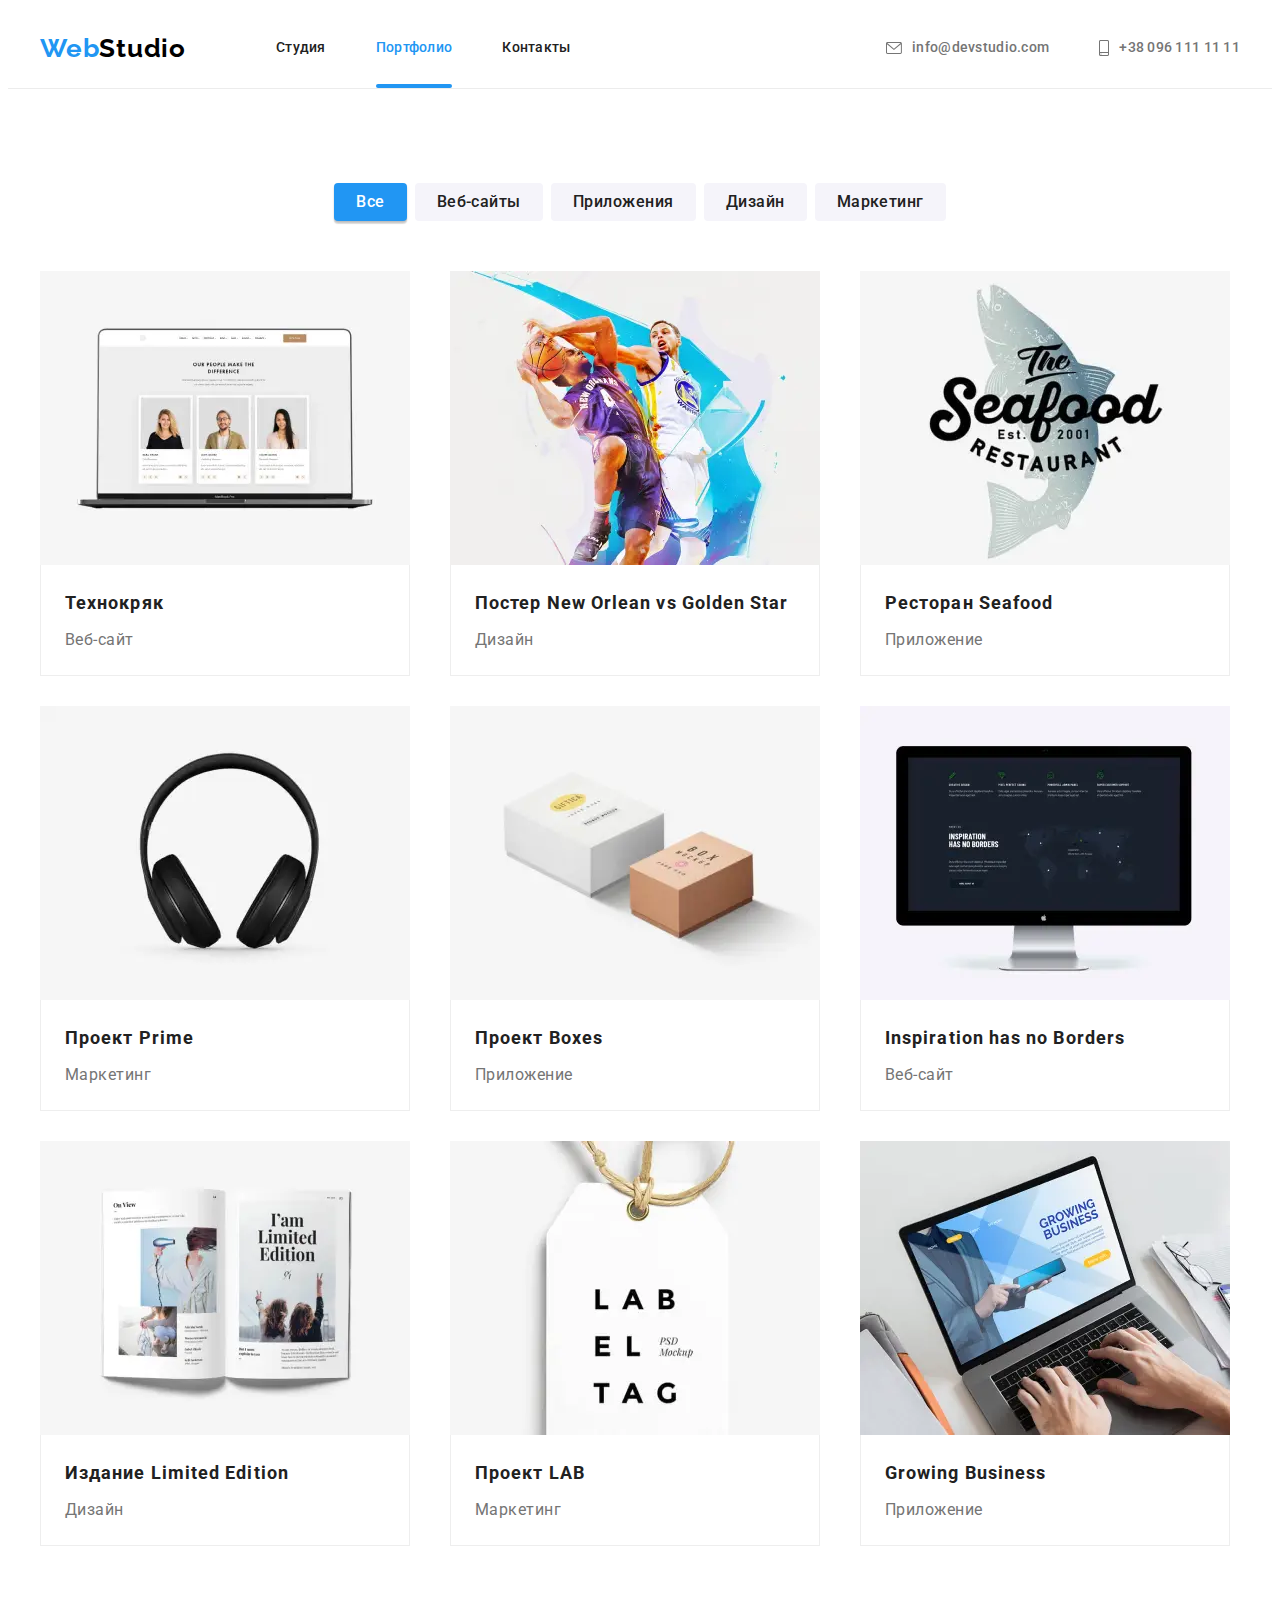
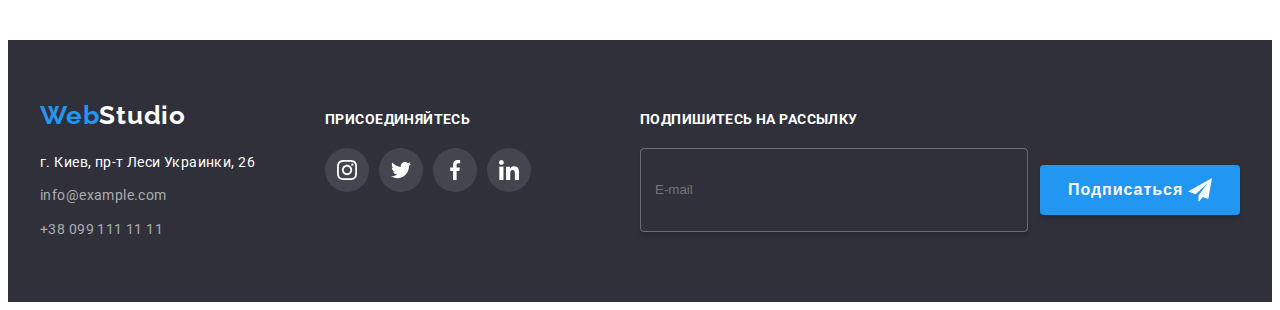
==== commit 56a71aa9: "добавляет адаптив в portfolio.html" ====
--- a/portfolio.html
+++ b/portfolio.html
@@ -114,7 +114,7 @@
                 <!--Фильтр-->
                 <ul class="filter-list list">
                     <li class="filter-list__item">
-                        <button class="filter-list__button" type="button">Все</button>
+                        <button class="filter-list__button active-button" type="button">Все</button>
                     </li>
                     <li class="filter-list__item">
                         <button class="filter-list__button" type="button">Веб-сайты</button>
@@ -135,8 +135,28 @@
                     <li class="product">
                         <a class="product-link link" href="">
                             <div class="product__upwrapper">
-                                <img class="product__image" src="./images/portfolio/portfolio-1.jpg" alt="ноутбук с изображением сайта вебстудии"
-                                    width="370" height="294">
+                                <picture>
+                                    <source 
+                                        srcset="./images/portfolio/portfolio-1-desktop.webp 1x, ./images/portfolio/portfolio-1-desktop@2x.webp 2x"
+                                        media="(min-width: 1200px)" type="image/webp">
+                                    <source 
+                                        srcset="./images/portfolio/portfolio-1-desktop.jpg 1x, ./images/portfolio/portfolio-1-desktop@2x.jpg 2x"
+                                        media="(min-width: 1200px)">
+                                    <source 
+                                        srcset="./images/portfolio/portfolio-1-tablet.webp 1x, ./images/portfolio/portfolio-1-tablet@2x.webp 2x"
+                                        media="(min-width: 768px)" type="image/webp">
+                                    <source 
+                                        srcset="./images/portfolio/portfolio-1-tablet.jpg 1x, ./images/portfolio/portfolio-1-tablet@2x.jpg 2x"
+                                            media="(min-width: 768px)">
+                                    <source 
+                                        srcset="./images/portfolio/portfolio-1-mobile.webp 1x, ./images/portfolio/portfolio-1-mobile@2x.webp 2x"
+                                        media="(min-width: 480px)" type="image/webp">
+                                    <source 
+                                        srcset="./images/portfolio/portfolio-1-mobile.jpg 1x, ./images/portfolio/portfolio-1-mobile@2x.jpg 2x"
+                                        media="(min-width: 480px)">
+                                    <img class="product__image" src="./images/portfolio/portfolio-1-mobile.jpg" alt="ноутбук с изображением сайта вебстудии">
+                                </picture>
+
                                 <p class="product__overlay">
                                     Технокряк это современная площадка распространения коронавируса. Компании используют эту платформу для цифрового
                                     шпионажа и атак на защищённые сервера конкурентов.
@@ -151,8 +171,28 @@
                     <li class="product">
                         <a class="product-link link" href="">
                             <div class="product__upwrapper">
-                                <img class="product__image" src="./images/portfolio/portfolio-2.jpg" alt="эпизод игры в баскетбол" width="370"
-                                    height="294">
+                                <picture>
+                                    <source 
+                                        srcset="./images/portfolio/portfolio-2-desktop.webp 1x, ./images/portfolio/portfolio-2-desktop@2x.webp 2x"
+                                        media="(min-width: 1200px)" type="image/webp">
+                                    <source 
+                                        srcset="./images/portfolio/portfolio-2-desktop.jpg 1x, ./images/portfolio/portfolio-2-desktop@2x.jpg 2x"
+                                        media="(min-width: 1200px)">
+                                    <source 
+                                        srcset="./images/portfolio/portfolio-2-tablet.webp 1x, ./images/portfolio/portfolio-2-tablet@2x.webp 2x"
+                                        media="(min-width: 768px)" type="image/webp">
+                                    <source 
+                                        srcset="./images/portfolio/portfolio-2-tablet.jpg 1x, ./images/portfolio/portfolio-2-tablet@2x.jpg 2x"
+                                            media="(min-width: 768px)">
+                                    <source 
+                                        srcset="./images/portfolio/portfolio-2-mobile.webp 1x, ./images/portfolio/portfolio-2-mobile@2x.webp 2x"
+                                        media="(min-width: 480px)" type="image/webp">
+                                    <source 
+                                        srcset="./images/portfolio/portfolio-2-mobile.jpg 1x, ./images/portfolio/portfolio-2-mobile@2x.jpg 2x"
+                                        media="(min-width: 480px)">
+                                    <img class="product__image" src="./images/portfolio/portfolio-2-mobile.jpg" alt="эпизод игры в баскетбол">
+                                </picture>
+
                                 <p class="product__overlay">
                                     Технокряк это современная площадка распространения коронавируса. Компании используют эту платформу для цифрового
                                     шпионажа и атак на защищённые сервера конкурентов.
@@ -167,8 +207,28 @@
                     <li class="product">
                         <a class="product-link link" href="">
                             <div class="product__upwrapper">
-                                <img class="product__image" src="./images/portfolio/portfolio-3.jpg" alt="эмблема ресторана" width="370"
-                                    height="294">
+                                <picture>
+                                    <source 
+                                        srcset="./images/portfolio/portfolio-3-desktop.webp 1x, ./images/portfolio/portfolio-3-desktop@2x.webp 2x"
+                                        media="(min-width: 1200px)" type="image/webp">
+                                    <source 
+                                        srcset="./images/portfolio/portfolio-3-desktop.jpg 1x, ./images/portfolio/portfolio-3-desktop@2x.jpg 2x"
+                                        media="(min-width: 1200px)">
+                                    <source 
+                                        srcset="./images/portfolio/portfolio-3-tablet.webp 1x, ./images/portfolio/portfolio-3-tablet@2x.webp 2x"
+                                        media="(min-width: 768px)" type="image/webp">
+                                    <source 
+                                        srcset="./images/portfolio/portfolio-3-tablet.jpg 1x, ./images/portfolio/portfolio-3-tablet@2x.jpg 2x"
+                                            media="(min-width: 768px)">
+                                    <source 
+                                        srcset="./images/portfolio/portfolio-3-mobile.webp 1x, ./images/portfolio/portfolio-3-mobile@2x.webp 2x"
+                                        media="(min-width: 480px)" type="image/webp">
+                                    <source 
+                                        srcset="./images/portfolio/portfolio-3-mobile.jpg 1x, ./images/portfolio/portfolio-3-mobile@2x.jpg 2x"
+                                        media="(min-width: 480px)">
+                                    <img class="product__image" src="./images/portfolio/portfolio-3-mobile.jpg" alt="эмблема ресторана">
+                                </picture>
+
                                 <p class="product__overlay">
                                     Технокряк это современная площадка распространения коронавируса. Компании используют эту платформу для цифрового
                                     шпионажа и атак на защищённые сервера конкурентов.
@@ -183,8 +243,28 @@
                     <li class="product">
                         <a class="product-link link" href="">
                             <div class="product__upwrapper">
-                                <img class="product__image" src="./images/portfolio/portfolio-4.jpg" alt="накладные наушники" width="370"
-                                    height="294">
+                                <picture>
+                                    <source 
+                                        srcset="./images/portfolio/portfolio-4-desktop.webp 1x, ./images/portfolio/portfolio-4-desktop@2x.webp 2x"
+                                        media="(min-width: 1200px)" type="image/webp">
+                                    <source 
+                                        srcset="./images/portfolio/portfolio-4-desktop.jpg 1x, ./images/portfolio/portfolio-4-desktop@2x.jpg 2x"
+                                        media="(min-width: 1200px)">
+                                    <source 
+                                        srcset="./images/portfolio/portfolio-4-tablet.webp 1x, ./images/portfolio/portfolio-4-tablet@2x.webp 2x"
+                                        media="(min-width: 768px)" type="image/webp">
+                                    <source 
+                                        srcset="./images/portfolio/portfolio-4-tablet.jpg 1x, ./images/portfolio/portfolio-4-tablet@2x.jpg 2x"
+                                            media="(min-width: 768px)">
+                                    <source 
+                                        srcset="./images/portfolio/portfolio-4-mobile.webp 1x, ./images/portfolio/portfolio-4-mobile@2x.webp 2x"
+                                        media="(min-width: 480px)" type="image/webp">
+                                    <source 
+                                        srcset="./images/portfolio/portfolio-4-mobile.jpg 1x, ./images/portfolio/portfolio-4-mobile@2x.jpg 2x"
+                                        media="(min-width: 480px)">
+                                    <img class="product__image" src="./images/portfolio/portfolio-4-mobile.jpg" alt="накладные наушники">
+                                </picture>
+
                                 <p class="product__overlay">
                                     Технокряк это современная площадка распространения коронавируса. Компании используют эту платформу для цифрового
                                     шпионажа и атак на защищённые сервера конкурентов.
@@ -199,8 +279,28 @@
                     <li class="product">
                         <a class="product-link link" href="">
                             <div class="product__upwrapper">
-                                <img class="product__image" src="./images/portfolio/portfolio-5.jpg" alt="белая и серая коробки" width="370"
-                                    height="294">
+                                <picture>
+                                    <source 
+                                        srcset="./images/portfolio/portfolio-5-desktop.webp 1x, ./images/portfolio/portfolio-5-desktop@2x.webp 2x"
+                                        media="(min-width: 1200px)" type="image/webp">
+                                    <source 
+                                        srcset="./images/portfolio/portfolio-5-desktop.jpg 1x, ./images/portfolio/portfolio-5-desktop@2x.jpg 2x"
+                                        media="(min-width: 1200px)">
+                                    <source 
+                                        srcset="./images/portfolio/portfolio-5-tablet.webp 1x, ./images/portfolio/portfolio-5-tablet@2x.webp 2x"
+                                        media="(min-width: 768px)" type="image/webp">
+                                    <source 
+                                        srcset="./images/portfolio/portfolio-5-tablet.jpg 1x, ./images/portfolio/portfolio-5-tablet@2x.jpg 2x"
+                                            media="(min-width: 768px)">
+                                    <source 
+                                        srcset="./images/portfolio/portfolio-5-mobile.webp 1x, ./images/portfolio/portfolio-5-mobile@2x.webp 2x"
+                                        media="(min-width: 480px)" type="image/webp">
+                                    <source 
+                                        srcset="./images/portfolio/portfolio-5-mobile.jpg 1x, ./images/portfolio/portfolio-5-mobile@2x.jpg 2x"
+                                        media="(min-width: 480px)">
+                                    <img class="product__image" src="./images/portfolio/portfolio-5-mobile.jpg" alt="белая и серая коробки">
+                                </picture>
+
                                 <p class="product__overlay">
                                     Технокряк это современная площадка распространения коронавируса. Компании используют эту платформу для цифрового
                                     шпионажа и атак на защищённые сервера конкурентов.
@@ -215,8 +315,28 @@
                     <li class="product">
                         <a class="product-link link" href="">
                             <div class="product__upwrapper">
-                                <img class="product__image" src="./images/portfolio/portfolio-6.jpg"
-                                    alt="монитор с изображением сайта о вдохновении" width="370" height="294">
+                                <picture>
+                                    <source 
+                                        srcset="./images/portfolio/portfolio-6-desktop.webp 1x, ./images/portfolio/portfolio-6-desktop@2x.webp 2x"
+                                        media="(min-width: 1200px)" type="image/webp">
+                                    <source 
+                                        srcset="./images/portfolio/portfolio-6-desktop.jpg 1x, ./images/portfolio/portfolio-6-desktop@2x.jpg 2x"
+                                        media="(min-width: 1200px)">
+                                    <source 
+                                        srcset="./images/portfolio/portfolio-6-tablet.webp 1x, ./images/portfolio/portfolio-6-tablet@2x.webp 2x"
+                                        media="(min-width: 768px)" type="image/webp">
+                                    <source 
+                                        srcset="./images/portfolio/portfolio-6-tablet.jpg 1x, ./images/portfolio/portfolio-6-tablet@2x.jpg 2x"
+                                            media="(min-width: 768px)">
+                                    <source 
+                                        srcset="./images/portfolio/portfolio-6-mobile.webp 1x, ./images/portfolio/portfolio-6-mobile@2x.webp 2x"
+                                        media="(min-width: 480px)" type="image/webp">
+                                    <source 
+                                        srcset="./images/portfolio/portfolio-6-mobile.jpg 1x, ./images/portfolio/portfolio-6-mobile@2x.jpg 2x"
+                                        media="(min-width: 480px)">
+                                    <img class="product__image" src="./images/portfolio/portfolio-6-mobile.jpg" alt="монитор с изображением сайта о вдохновении">
+                                </picture>
+
                                 <p class="product__overlay">
                                     Технокряк это современная площадка распространения коронавируса. Компании используют эту платформу для цифрового
                                     шпионажа и атак на защищённые сервера конкурентов.
@@ -231,8 +351,28 @@
                     <li class="product">
                         <a class="product-link link" href="">
                             <div class="product__upwrapper">
-                                <img class="product__image" src="./images/portfolio/portfolio-7.jpg" alt="открытый журнал" width="370"
-                                    height="294">
+                                <picture>
+                                    <source 
+                                        srcset="./images/portfolio/portfolio-7-desktop.webp 1x, ./images/portfolio/portfolio-7-desktop@2x.webp 2x"
+                                        media="(min-width: 1200px)" type="image/webp">
+                                    <source 
+                                        srcset="./images/portfolio/portfolio-7-desktop.jpg 1x, ./images/portfolio/portfolio-7-desktop@2x.jpg 2x"
+                                        media="(min-width: 1200px)">
+                                    <source 
+                                        srcset="./images/portfolio/portfolio-7-tablet.webp 1x, ./images/portfolio/portfolio-7-tablet@2x.webp 2x"
+                                        media="(min-width: 768px)" type="image/webp">
+                                    <source 
+                                        srcset="./images/portfolio/portfolio-7-tablet.jpg 1x, ./images/portfolio/portfolio-7-tablet@2x.jpg 2x"
+                                            media="(min-width: 768px)">
+                                    <source 
+                                        srcset="./images/portfolio/portfolio-7-mobile.webp 1x, ./images/portfolio/portfolio-7-mobile@2x.webp 2x"
+                                        media="(min-width: 480px)" type="image/webp">
+                                    <source 
+                                        srcset="./images/portfolio/portfolio-7-mobile.jpg 1x, ./images/portfolio/portfolio-7-mobile@2x.jpg 2x"
+                                        media="(min-width: 480px)">
+                                    <img class="product__image" src="./images/portfolio/portfolio-7-mobile.jpg" alt="открытый журнал">
+                                </picture>
+
                                 <p class="product__overlay">
                                     Технокряк это современная площадка распространения коронавируса. Компании используют эту платформу для цифрового
                                     шпионажа и атак на защищённые сервера конкурентов.
@@ -247,7 +387,28 @@
                     <li class="product">
                         <a class="product-link link" href="">
                             <div class="product__upwrapper">
-                                <img class="product__image" src="./images/portfolio/portfolio-8.jpg" alt="лейбл" width="370" height="294">
+                                <picture>
+                                    <source 
+                                        srcset="./images/portfolio/portfolio-8-desktop.webp 1x, ./images/portfolio/portfolio-8-desktop@2x.webp 2x"
+                                        media="(min-width: 1200px)" type="image/webp">
+                                    <source 
+                                        srcset="./images/portfolio/portfolio-8-desktop.jpg 1x, ./images/portfolio/portfolio-8-desktop@2x.jpg 2x"
+                                        media="(min-width: 1200px)">
+                                    <source 
+                                        srcset="./images/portfolio/portfolio-8-tablet.webp 1x, ./images/portfolio/portfolio-8-tablet@2x.webp 2x"
+                                        media="(min-width: 768px)" type="image/webp">
+                                    <source 
+                                        srcset="./images/portfolio/portfolio-8-tablet.jpg 1x, ./images/portfolio/portfolio-8-tablet@2x.jpg 2x"
+                                        media="(min-width: 768px)">
+                                    <source 
+                                        srcset="./images/portfolio/portfolio-8-mobile.webp 1x, ./images/portfolio/portfolio-8-mobile@2x.webp 2x"
+                                        media="(min-width: 480px)" type="image/webp">
+                                    <source 
+                                        srcset="./images/portfolio/portfolio-8-mobile.jpg 1x, ./images/portfolio/portfolio-8-mobile@2x.jpg 2x"
+                                        media="(min-width: 480px)">
+                                    <img class="product__image" src="./images/portfolio/portfolio-8-mobile.jpg" alt="лейбл">
+                                </picture>
+
                                 <p class="product__overlay">
                                     Технокряк это современная площадка распространения коронавируса. Компании используют эту платформу для цифрового
                                     шпионажа и атак на защищённые сервера конкурентов.
@@ -262,8 +423,28 @@
                     <li class="product">
                         <a class="product-link link" href="">
                             <div class="product__upwrapper">
-                                <img class="product__image" src="./images/portfolio/portfolio-9.jpg" alt="ноутбук с изображением сайта о бизнесе"
-                                    width="370" height="294">
+                                <picture>
+                                    <source 
+                                        srcset="./images/portfolio/portfolio-9-desktop.webp 1x, ./images/portfolio/portfolio-9-desktop@2x.webp 2x"
+                                        media="(min-width: 1200px)" type="image/webp">
+                                    <source 
+                                        srcset="./images/portfolio/portfolio-9-desktop.jpg 1x, ./images/portfolio/portfolio-9-desktop@2x.jpg 2x"
+                                        media="(min-width: 1200px)">
+                                    <source 
+                                        srcset="./images/portfolio/portfolio-9-tablet.webp 1x, ./images/portfolio/portfolio-9-tablet@2x.webp 2x"
+                                        media="(min-width: 768px)" type="image/webp">
+                                    <source 
+                                        srcset="./images/portfolio/portfolio-9-tablet.jpg 1x, ./images/portfolio/portfolio-9-tablet@2x.jpg 2x"
+                                        media="(min-width: 768px)">
+                                    <source 
+                                        srcset="./images/portfolio/portfolio-9-mobile.webp 1x, ./images/portfolio/portfolio-9-mobile@2x.webp 2x"
+                                        media="(min-width: 480px)" type="image/webp">
+                                    <source 
+                                        srcset="./images/portfolio/portfolio-9-mobile.jpg 1x, ./images/portfolio/portfolio-9-mobile@2x.jpg 2x"
+                                        media="(min-width: 480px)">
+                                    <img class="product__image" src="./images/portfolio/portfolio-9-mobile.jpg" alt="ноутбук с изображением сайта о бизнесе">
+                                </picture>
+
                                 <p class="product__overlay">
                                     Технокряк это современная площадка распространения коронавируса. Компании используют эту платформу для цифрового
                                     шпионажа и атак на защищённые сервера конкурентов.
--- a/css/main.min.css
+++ b/css/main.min.css
@@ -1,2 +1,2 @@
-:root{--main-color: #212121;--secondary-color: #757575;--accent-color: #2196f3;--white-color: #ffffff;--icon-color: #afb1b8;--card-set-gap: 30px}.visually-hidden{position:absolute !important;clip:rect(1px 1px 1px 1px);clip:rect(1px, 1px, 1px, 1px);padding:0 !important;border:0 !important;height:1px !important;width:1px !important;overflow:hidden}body{font-family:"Roboto", sans-serif;color:var(--main-color)}h1,h2,h3,h4,h5,h6,p{margin:0}ul,ol{margin:0;padding:0}img{display:block}.link{text-decoration:none}.list{list-style:none}.address{font-style:normal}.container{padding-left:15px;padding-right:15px}@media screen and (min-width: 480px){.container{width:480px;margin:0 auto}}@media screen and (min-width: 768px){.container{width:768px}}@media screen and (min-width: 1200px){.container{width:1200px}}.header__container{display:flex;align-items:center;justify-content:space-between}.same-title{margin-bottom:30px;text-align:center;font-weight:700;font-size:28px;line-height:1.18;letter-spacing:0.03em}@media screen and (min-width: 1200px){.same-title{margin-bottom:50px;font-size:36px;line-height:1.17}}.slogan{display:block;margin-top:60px;margin-bottom:20px;font-weight:bold;font-size:14px;line-height:1.14;letter-spacing:0.03em;text-align:center;text-transform:uppercase;color:#ffffff}@media screen and (min-width: 768px){.social-wrapper .slogan{margin-top:0px;padding-top:5px}}@media screen and (min-width: 1200px){.social-wrapper .slogan,.footer-form-wrapper .slogan{text-align:start;margin-top:0px;padding-top:12px}}.section{padding-top:60px;padding-bottom:60px}@media screen and (min-width: 1200px){.section{padding-top:94px;padding-bottom:94px}}.logo{font-family:"Raleway", sans-serif;font-weight:700;font-size:24px;line-height:1.17;letter-spacing:0.03em;color:var(--accent-color)}.logo_light-theme{color:#000000}.logo_dark-theme{color:#ffffff}@media screen and (min-width: 768px){.logo_light-theme{margin-right:88px}}@media screen and (min-width: 1200px){.logo{font-size:26px;line-height:1.19}.logo_light-theme{margin-right:90px}}.sosial-list{display:flex;justify-content:center;align-items:center}.sosial-list__item:not(:last-child){margin-right:10px}.sosial-list__icon{width:20px;height:20px}.sosial-list__link{display:flex;justify-content:center;align-items:center;padding:12px;border-radius:50%;background-color:var(--white-color);transition:background-color 250ms cubic-bezier(0.4, 0, 0.2, 1)}.sosial-list__link .sosial-list__icon{fill:var(--icon-color);transition:fill 250ms cubic-bezier(0.4, 0, 0.2, 1)}.sosial-list__link:hover,.sosial-list__link:focus{background-color:var(--accent-color)}.sosial-list__link:hover .sosial-list__icon,.sosial-list__link:focus .sosial-list__icon{fill:var(--white-color)}.footer .sosial-list__link{background-color:rgba(255,255,255,0.1);transition:background-color 250ms cubic-bezier(0.4, 0, 0.2, 1)}.footer .sosial-list__link:hover,.footer .sosial-list__link:focus{background-color:var(--accent-color)}.footer .sosial-list__icon{fill:var(--white-color)}.backdrop{position:fixed;top:0;left:0;width:100vw;height:100vh;background-color:rgba(0,0,0,0.2);transition:visibility 250ms cubic-bezier(0.4, 0, 0.2, 1),opacity 250ms cubic-bezier(0.4, 0, 0.2, 1),pointer-events 250ms cubic-bezier(0.4, 0, 0.2, 1)}.modal{position:absolute;top:50%;left:50%;transform:translate(-50%, -50%);width:450px;height:610px;padding:40px;background:#ffffff;box-shadow:0px 1px 3px rgba(0,0,0,0.12),0px 1px 1px rgba(0,0,0,0.14),0px 2px 1px rgba(0,0,0,0.2);border-radius:4px}.modal__close-button{position:absolute;top:8px;right:8px;width:30px;height:30px;background-color:transparent;border:1px solid rgba(0,0,0,0.1);border-radius:50%;cursor:pointer}.modal__close-icon{transition:fill 250ms cubic-bezier(0.4, 0, 0.2, 1)}.modal__close-icon:hover,.modal__close-icon:focus{fill:var(--accent-color)}.modal__title{display:block;margin-bottom:12px;font-weight:700;font-size:20px;line-height:1.5;text-align:center;letter-spacing:0.03em;color:var(--main-color)}.is-hidden{visibility:hidden;opacity:0;pointer-events:none}@media screen and (min-width: 1200px){.modal{width:528px;height:582px}.modal__title{line-height:1.15}}.form{display:flex;flex-direction:column}.form-field{display:block;font-weight:400;font-size:12px;line-height:1.17;letter-spacing:0.01em;color:var(--secondary-color)}.form-wrapper{position:relative;display:block;margin-top:4px;margin-bottom:10px}.form-wrapper__input{width:100%;height:40px;padding-left:42px;padding-right:0;border:1px solid rgba(33,33,33,0.2);border-radius:4px;transition:border-color 250ms cubic-bezier(0.4, 0, 0.2, 1)}.form-wrapper__input:focus{outline:none;border-color:var(--accent-color)}.form-wrapper__input:focus+.form-wrapper__icon{fill:var(--accent-color)}.form-wrapper__icon{position:absolute;top:50%;left:12px;transform:translateY(-50%);fill:var(--main-color);transition:fill 250ms cubic-bezier(0.4, 0, 0.2, 1)}.form__message{width:100%;height:120px;margin-top:4px;margin-bottom:20px;padding:12px 16px;resize:none;border:1px solid rgba(33,33,33,0.2);border-radius:4px;transition:border-color 250ms cubic-bezier(0.4, 0, 0.2, 1)}.form__message::placeholder{color:var(--secondary-color)}.form__message:focus{outline:none;border-color:var(--accent-color)}.form__description{display:flex;justify-content:center;align-items:center;margin-bottom:30px;font-weight:400;font-size:12px;line-height:1.17;letter-spacing:0.03em;color:var(--secondary-color)}.form__description .form__conditions{color:var(--accent-color)}.form__description::before{display:block;content:"";width:16px;height:16px;margin-right:8px;background-image:url("../images/checkbox-icon.svg");background-position:center;background-repeat:no-repeat;border:2px solid var(--main-color);border-radius:2px;cursor:pointer;transition:box-shadow 250ms cubic-bezier(0.4, 0, 0.2, 1)}.form__term:checked+.form__description::before{background-color:var(--accent-color);border:none}.form__term:focus-visible+.form__description::before{box-shadow:0 0 0 2px var(--accent-color)}.form__button{align-self:center;min-width:200px;padding:10px 56px;border:none;border-radius:4px;outline:none;font-weight:700;font-size:16px;line-height:1.87;letter-spacing:0.06em;color:var(--white-color);background-color:var(--accent-color);box-shadow:0px 4px 4px rgba(0,0,0,0.15);cursor:pointer;transition:background-color 250ms cubic-bezier(0.4, 0, 0.2, 1)}.form__button:hover,.form__button:focus{background-color:#188ce8}@media screen and (min-width: 1200px){.form__description{font-size:14px;line-height:1.71}}.filter-list{display:flex;flex-wrap:wrap;justify-content:center;margin-bottom:50px}.filter-list__item:not(:last-child){margin-right:8px}.filter-list__button{padding:6px 22px;background-color:#f5f4fa;font-family:inherit;font-weight:500;font-size:16px;line-height:1.62;letter-spacing:0.03em;color:var(--main-color);border:none;border-radius:4px;cursor:pointer;transition:background-color 250ms cubic-bezier(0.4, 0, 0.2, 1),color 250ms cubic-bezier(0.4, 0, 0.2, 1),box-shadow 250ms cubic-bezier(0.4, 0, 0.2, 1)}.filter-list__button:hover,.filter-list__button:focus{background-color:var(--accent-color);color:var(--white-color);box-shadow:0px 3px 1px rgba(0,0,0,0.1),0px 1px 2px rgba(0,0,0,0.08),0px 2px 2px rgba(0,0,0,0.12)}.header{padding:10px 0px;border-bottom:1px solid #ececec;outline:none}@media screen and (max-width: 767px){.menu,.header-contacts{display:none}.modal-mobile{display:flex;flex-direction:column;justify-content:space-between;position:fixed;top:0;left:50%;z-index:1000;width:100vw;max-width:480px;height:100vh;padding:48px 40px;background-color:#fff;transform:translateY(-100%) translateX(-50%);transition:transform 250ms cubic-bezier(0.4, 0, 0.2, 1)}.is-open{transform:translateY(0) translateX(-50%)}.burger-btn,.modal-mobile__close-btn{padding:0;background-color:transparent;border:none}.modal-mobile__close-btn{position:absolute;top:10px;right:15px;width:40px;height:40px}.burger-btn__icon,.modal-mobile__close-icon{fill:var(--main-color)}.burger-btn:hover .burger-btn__icon,.burger-btn:focus .burger-btn__icon{fill:var(--accent-color)}.modal-mobile__close-btn:hover .modal-mobile__close-icon,.modal-mobile__close-btn:focus .modal-mobile__close-icon{fill:var(--accent-color)}.mobile-menu__item:not(:last-child){margin-bottom:32px}.mobile-menu__link{font-weight:500;font-size:40px;line-height:1.175;letter-spacing:0.02em;color:var(--main-color);transition:color 250ms cubic-bezier(0.4, 0, 0.2, 1)}.mobile-menu__link:hover,.mobile-menu__link:focus{color:var(--accent-color)}.active-link{color:var(--accent-color)}.mobile-contacts{margin-bottom:64px}.mobile-contacts__item{font-weight:500;line-height:1.17;letter-spacing:0.02em}.mobile-contacts__tel{display:block;margin-bottom:32px;font-size:34px;color:var(--accent-color)}.mobile-contacts__mail{font-size:24px;color:var(--secondary-color)}.mobile-sosial{display:flex}.mobile-sosial__item:not(:last-child){padding-right:10px;border-right:1px solid rgba(33,33,33,0.2)}.mobile-sosial__item:not(:first-child){padding-left:10px}.mobile-sosial__link{font-weight:500;font-size:18px;line-height:1.22;letter-spacing:0.02em;color:var(--accent-color)}}@media screen and (min-width: 768px){.burger-btn,.modal-mobile{display:none}.header{display:flex;align-items:center;padding:0}.navigation{display:flex;align-items:center}.menu{display:flex;align-items:center}.menu__item{position:relative}.menu__item:not(:last-child){margin-right:50px}.menu__link{display:block;padding-top:32px;padding-bottom:32px;font-weight:500;font-size:14px;line-height:1.14;letter-spacing:0.02em;color:inherit;transition:color 250ms cubic-bezier(0.4, 0, 0.2, 1)}.menu__link:hover,.menu__link:focus{color:var(--accent-color)}.active-link{color:var(--accent-color)}.active-link::after{position:absolute;content:"";display:block;bottom:0;left:0;width:100%;height:4px;background-color:var(--accent-color);border-radius:2px}.header-contacts__item{font-weight:500;font-size:12px;line-height:1.17;letter-spacing:0.02em}.header-contacts__mail-link{display:flex;align-items:center;margin-bottom:10px;color:var(--secondary-color);transition:color 250ms cubic-bezier(0.4, 0, 0.2, 1)}.header-contacts__mail-link:hover,.header-contacts__mail-link:focus{color:var(--accent-color)}.header-contacts__mail-icon{width:14px;height:10px;margin-right:8px;fill:currentColor}.header-contacts__tel-link{display:flex;align-items:center;color:var(--secondary-color);transition:color 250ms cubic-bezier(0.4, 0, 0.2, 1)}.header-contacts__tel-link:hover,.header-contacts__tel-link:focus{color:var(--accent-color)}.header-contacts__tel-icon{width:10px;height:14px;margin-right:8px;fill:currentColor}}@media screen and (min-width: 1200px){.header-contacts{display:flex;justify-content:flex-end;align-items:center}.header-contacts__item{font-size:14px;line-height:1.14}.header-contacts__mail-link{justify-content:flex-end;margin-bottom:0;margin-right:50px;margin-left:auto}.header-contacts__mail-icon{width:16px;height:12px;margin-right:10px}.header-contacts__tel-link{justify-content:flex-end;margin-bottom:0}.header-contacts__tel-icon{width:10px;height:16px;margin-right:10px}}.hero{text-align:center;background-color:#c4c4c4}.hero-wrapper{margin:0 auto;background-repeat:no-repeat;background-size:cover}.hero__title{margin-bottom:30px;font-weight:900;letter-spacing:0.06em;text-transform:uppercase;color:var(--white-color)}.hero__button{min-width:200px;padding:10px 32px;border:none;border-radius:4px;font-weight:700;font-size:16px;line-height:1.87;letter-spacing:0.06em;color:var(--white-color);background-color:var(--accent-color);cursor:pointer;transition:background-color 250ms cubic-bezier(0.4, 0, 0.2, 1)}.hero__button:hover,.hero__button:focus{background-color:#188ce8}@media screen and (max-width: 767px){.hero-wrapper{max-width:480px;padding-top:118px;padding-bottom:118px;background-image:linear-gradient(rgba(47,48,58,0.4), rgba(47,48,58,0.4)),url("../images/hero/hero-bg-mobile.jpg")}}@media screen and (max-width: 767px) and (min-device-pixel-ratio: 2), screen and (max-width: 767px) and (-webkit-min-device-pixel-ratio: 2), screen and (max-width: 767px) and (min-resolution: 192dpi), screen and (max-width: 767px) and (min-resolution: 2dppx){.hero-wrapper{background-image:linear-gradient(rgba(47,48,58,0.4), rgba(47,48,58,0.4)),url("../images/hero/hero-bg-mobile@2x.jpg")}}@media screen and (max-width: 767px){.hero__title{font-size:26px;line-height:1.62}}@media screen and (min-width: 768px){.hero-wrapper{max-width:768px;padding-top:118px;padding-bottom:118px;background-image:linear-gradient(rgba(47,48,58,0.4), rgba(47,48,58,0.4)),url("../images/hero/hero-bg-tablet.jpg")}}@media screen and (min-width: 768px) and (min-device-pixel-ratio: 2), screen and (min-width: 768px) and (-webkit-min-device-pixel-ratio: 2), screen and (min-width: 768px) and (min-resolution: 192dpi), screen and (min-width: 768px) and (min-resolution: 2dppx){.hero-wrapper{background-image:linear-gradient(rgba(47,48,58,0.4), rgba(47,48,58,0.4)),url("../images/hero/hero-bg-tablet@2x.jpg")}}@media screen and (min-width: 768px){.hero__title{font-size:26px;line-height:1.62}}@media screen and (min-width: 1200px){.hero-wrapper{max-width:1600px;padding-top:200px;padding-bottom:200px;background-image:linear-gradient(rgba(47,48,58,0.4), rgba(47,48,58,0.4)),url("../images/hero/hero-bg-desktop.jpg")}}@media screen and (min-width: 1200px) and (min-device-pixel-ratio: 2), screen and (min-width: 1200px) and (-webkit-min-device-pixel-ratio: 2), screen and (min-width: 1200px) and (min-resolution: 192dpi), screen and (min-width: 1200px) and (min-resolution: 2dppx){.hero-wrapper{background-image:linear-gradient(rgba(47,48,58,0.4), rgba(47,48,58,0.4)),url("../images/hero/hero-bg-desktop@2x.jpg")}}@media screen and (min-width: 1200px){.hero__title{font-size:44px;line-height:1.36}}.advantages__icon{display:flex;justify-content:center;align-items:center;width:100%;height:120px;margin-bottom:30px;background-color:#f5f4fa;border-radius:4px}.advantages__titles{margin-bottom:10px;font-weight:700;font-size:14px;line-height:1.14;letter-spacing:0.03em;text-transform:uppercase;text-align:center}.advantages__text{font-size:14px;line-height:1.71;letter-spacing:0.03em;color:var(--secondary-color)}@media screen and (max-width: 767px){.advantages-item:not(:last-child){margin-bottom:var(--card-set-gap)}}@media screen and (min-width: 768px){.advantages{padding-top:56px}.advantages-list{display:flex;flex-wrap:wrap;margin-left:calc(-1 * var(--card-set-gap));margin-top:calc(-1 * var(--card-set-gap))}.advantages-item{flex-basis:calc(100% / 2 - var(--card-set-gap));margin-left:var(--card-set-gap);margin-top:var(--card-set-gap)}.advantages__titles{text-align:left}.advantages__text{margin-bottom:0px}}@media screen and (min-width: 1200px){.advantages{padding-top:94px;padding-bottom:47px}.advantages-item{flex-basis:calc(100% / 4 - var(--card-set-gap))}}.skills{display:none}@media screen and (min-width: 1200px){.skills{display:block;padding-top:47px}.abilities{display:flex;flex-wrap:wrap;margin-left:calc(-1 * var(--card-set-gap));margin-top:calc(-1 * var(--card-set-gap))}.abilities__item{flex-basis:calc(100% / 3 - var(--card-set-gap));margin-left:var(--card-set-gap);margin-top:var(--card-set-gap)}.abilities__wrapper{position:relative;overflow:hidden}.abilities__overlay{position:absolute;bottom:0;left:0;width:100%;padding:28px;overflow:auto;transform:translateY(100%);transition:transform 250ms cubic-bezier(0.4, 0, 0.2, 1);font-size:14px;line-height:1.14;text-align:center;letter-spacing:0.03em;text-transform:uppercase;color:#ffffff;background-color:rgba(47,48,58,0.8)}.abilities__item:hover .abilities__overlay,.abilities__item:focus .abilities__overlay{transform:translateY(0)}}.team{background-color:#f5f4fa}.team-item{background-color:#ffffff;box-shadow:0px 1px 3px rgba(0,0,0,0.12),0px 1px 1px rgba(0,0,0,0.14),0px 2px 1px rgba(0,0,0,0.2)}.team-image{width:100%}.team-content{padding:30px}.team-content__title{margin-bottom:10px;text-align:center;font-weight:500;font-size:16px;line-height:1.19;letter-spacing:0.03em}.team-content__text{margin-bottom:16px;text-align:center;font-size:16px;line-height:1.19;letter-spacing:0.03em;color:var(--secondary-color)}@media screen and (max-width: 767px){.team-item:not(:last-child){margin-bottom:var(--card-set-gap)}}@media screen and (min-width: 768px){.team-list{display:flex;flex-wrap:wrap;margin-left:calc(-1 * var(--card-set-gap));margin-top:calc(-1 * var(--card-set-gap))}.team-item{flex-basis:calc(100% / 2 - var(--card-set-gap));margin-left:var(--card-set-gap);margin-top:var(--card-set-gap)}}@media screen and (min-width: 1200px){.team-item{flex-basis:calc(100% / 4 - var(--card-set-gap))}}.clients-list{display:flex;flex-wrap:wrap;margin-left:calc(-1 * var(--card-set-gap));margin-top:calc(-1 * var(--card-set-gap))}.clients-item{flex-basis:calc(100% / 2 - var(--card-set-gap));margin-left:var(--card-set-gap);margin-top:var(--card-set-gap)}.clients__link{display:flex;justify-content:center;align-items:center;height:90px;background-color:#fff;border:1px solid var(--icon-color);border-radius:4px;transition:border 250ms cubic-bezier(0.4, 0, 0.2, 1);cursor:pointer}.clients__link:hover,.clients__link:focus{border-color:var(--accent-color);outline:none}.clients__icon{fill:var(--icon-color);transition:fill 250ms cubic-bezier(0.4, 0, 0.2, 1)}.clients__link:hover .clients__icon,.clients__link:focus .clients__icon{fill:var(--accent-color)}@media screen and (min-width: 768px){.clients-item{flex-basis:calc(100% / 3 - var(--card-set-gap))}}@media screen and (min-width: 1200px){.clients-item{flex-basis:calc(100% / 6 - var(--card-set-gap))}}.grid{display:flex;flex-wrap:wrap;margin-left:calc(-1 * var(--card-set-gap));margin-top:calc(-1 * var(--card-set-gap))}.product{flex-basis:calc(100% / 3 - var(--card-set-gap));margin-left:var(--card-set-gap);margin-top:var(--card-set-gap);transition:box-shadow 250ms cubic-bezier(0.4, 0, 0.2, 1)}.product:hover,.product:focus{box-shadow:0px 1px 1px rgba(0,0,0,0.12),0px 4px 4px rgba(0,0,0,0.06),1px 4px 6px rgba(0,0,0,0.16)}.product__content{padding:20px 24px;border:1px solid #eeeeee;border-top:none}.product__title{margin-bottom:4px;font-weight:700;font-size:18px;line-height:2;letter-spacing:0.06em;color:var(--main-color)}.product__text{font-size:16px;line-height:1.87;letter-spacing:0.03em;color:var(--secondary-color)}.product__upwrapper{position:relative;overflow:hidden}.product__overlay{position:absolute;top:0;left:0;height:100%;padding:62px 24px;overflow:auto;transform:translateY(100%);transition:transform 250ms cubic-bezier(0.4, 0, 0.2, 1);font-size:18px;line-height:1.56;letter-spacing:0.03em;color:#ffffff;background-color:rgba(33,150,243,0.9)}.product-link:hover .product__overlay,.product-link:focus .product__overlay{transform:translateY(0)}.footer{padding-top:60px;padding-bottom:60px;background-color:#2f303a;text-align:center}.address{margin-top:20px;font-size:14px;line-height:1.71;letter-spacing:0.03em}.address__link{color:var(--white-color);transition:color 250ms cubic-bezier(0.4, 0, 0.2, 1)}.address__link:hover,.address__link:focus{color:var(--accent-color)}.contacts{margin-top:8px}.contacts__link{color:rgba(255,255,255,0.6);transition:color 250ms cubic-bezier(0.4, 0, 0.2, 1)}.contacts__link:hover,.contacts__link:focus{color:var(--accent-color)}.footer-form-input{width:100%;height:50px;margin-bottom:20px;padding:16px 14px;border:1px solid rgba(255,255,255,0.3);border-radius:4px;outline:none;color:var(--white-color);background-color:transparent;box-shadow:0px 4px 4px rgba(0,0,0,0.15);transition:border-color 250ms cubic-bezier(0.4, 0, 0.2, 1)}.footer-form-input::placeholder{color:var(--secondary-color)}.footer-form-input:focus{border-color:var(--accent-color)}.footer-button{display:flex;justify-content:space-between;align-items:center;min-width:200px;height:50px;margin:0 auto;padding:10px 28px;border:none;border-radius:4px;background-color:var(--accent-color);box-shadow:0px 4px 4px rgba(0,0,0,0.15);cursor:pointer;transition:background-color 250ms cubic-bezier(0.4, 0, 0.2, 1)}.footer-button:hover,.footer-button:focus{background-color:#188ce8}.footer-button__text{font-weight:700;font-size:16px;line-height:1.87;letter-spacing:0.06em;color:var(--white-color)}.footer-button__icon{width:24px;height:24px;fill:var(--white-color)}@media screen and (min-width: 768px){.footer-tablet-wrapper{display:flex;justify-content:space-around}.footer-form-input{width:450px}}@media screen and (min-width: 1200px){.footer{text-align:start}.footer-wrapper{display:flex}.contacts{margin-top:10px}.social-wrapper{margin-left:70px}.footer-form-wrapper{margin-left:auto}.footer-form{display:flex;align-items:center}.footer-form-input{width:0px;min-width:358px;margin-bottom:0px;margin-right:12px}}
+:root{--main-color: #212121;--secondary-color: #757575;--accent-color: #2196f3;--white-color: #ffffff;--icon-color: #afb1b8;--card-set-gap: 30px}.visually-hidden{position:absolute !important;clip:rect(1px 1px 1px 1px);clip:rect(1px, 1px, 1px, 1px);padding:0 !important;border:0 !important;height:1px !important;width:1px !important;overflow:hidden}body{font-family:"Roboto", sans-serif;color:var(--main-color)}h1,h2,h3,h4,h5,h6,p{margin:0}ul,ol{margin:0;padding:0}img{display:block}.link{text-decoration:none}.list{list-style:none}.address{font-style:normal}.container{padding-left:15px;padding-right:15px}@media screen and (min-width: 480px){.container{width:480px;margin:0 auto}}@media screen and (min-width: 768px){.container{width:768px}}@media screen and (min-width: 1200px){.container{width:1200px}}.header__container{display:flex;align-items:center;justify-content:space-between}.same-title{margin-bottom:30px;text-align:center;font-weight:700;font-size:28px;line-height:1.18;letter-spacing:0.03em}@media screen and (min-width: 1200px){.same-title{margin-bottom:50px;font-size:36px;line-height:1.17}}.slogan{display:block;margin-top:60px;margin-bottom:20px;font-weight:bold;font-size:14px;line-height:1.14;letter-spacing:0.03em;text-align:center;text-transform:uppercase;color:#ffffff}@media screen and (min-width: 768px){.social-wrapper .slogan{margin-top:0px;padding-top:5px}}@media screen and (min-width: 1200px){.social-wrapper .slogan,.footer-form-wrapper .slogan{text-align:start;margin-top:0px;padding-top:12px}}.section{padding-top:60px;padding-bottom:60px}@media screen and (min-width: 1200px){.section{padding-top:94px;padding-bottom:94px}}.logo{font-family:"Raleway", sans-serif;font-weight:700;font-size:24px;line-height:1.17;letter-spacing:0.03em;color:var(--accent-color)}.logo_light-theme{color:#000000}.logo_dark-theme{color:#ffffff}@media screen and (min-width: 768px){.logo_light-theme{margin-right:88px}}@media screen and (min-width: 1200px){.logo{font-size:26px;line-height:1.19}.logo_light-theme{margin-right:90px}}.sosial-list{display:flex;justify-content:center;align-items:center}.sosial-list__item:not(:last-child){margin-right:10px}.sosial-list__icon{width:20px;height:20px}.sosial-list__link{display:flex;justify-content:center;align-items:center;padding:12px;border-radius:50%;background-color:var(--white-color);transition:background-color 250ms cubic-bezier(0.4, 0, 0.2, 1)}.sosial-list__link .sosial-list__icon{fill:var(--icon-color);transition:fill 250ms cubic-bezier(0.4, 0, 0.2, 1)}.sosial-list__link:hover,.sosial-list__link:focus{background-color:var(--accent-color)}.sosial-list__link:hover .sosial-list__icon,.sosial-list__link:focus .sosial-list__icon{fill:var(--white-color)}.footer .sosial-list__link{background-color:rgba(255,255,255,0.1);transition:background-color 250ms cubic-bezier(0.4, 0, 0.2, 1)}.footer .sosial-list__link:hover,.footer .sosial-list__link:focus{background-color:var(--accent-color)}.footer .sosial-list__icon{fill:var(--white-color)}.backdrop{position:fixed;top:0;left:0;width:100vw;height:100vh;background-color:rgba(0,0,0,0.2);transition:visibility 250ms cubic-bezier(0.4, 0, 0.2, 1),opacity 250ms cubic-bezier(0.4, 0, 0.2, 1),pointer-events 250ms cubic-bezier(0.4, 0, 0.2, 1)}.modal{position:absolute;top:50%;left:50%;transform:translate(-50%, -50%);width:450px;height:610px;padding:40px;background:#ffffff;box-shadow:0px 1px 3px rgba(0,0,0,0.12),0px 1px 1px rgba(0,0,0,0.14),0px 2px 1px rgba(0,0,0,0.2);border-radius:4px}.modal__close-button{position:absolute;top:8px;right:8px;width:30px;height:30px;background-color:transparent;border:1px solid rgba(0,0,0,0.1);border-radius:50%;cursor:pointer}.modal__close-icon{transition:fill 250ms cubic-bezier(0.4, 0, 0.2, 1)}.modal__close-icon:hover,.modal__close-icon:focus{fill:var(--accent-color)}.modal__title{display:block;margin-bottom:12px;font-weight:700;font-size:20px;line-height:1.5;text-align:center;letter-spacing:0.03em;color:var(--main-color)}.is-hidden{visibility:hidden;opacity:0;pointer-events:none}@media screen and (min-width: 1200px){.modal{width:528px;height:582px}.modal__title{line-height:1.15}}.form{display:flex;flex-direction:column}.form-field{display:block;font-weight:400;font-size:12px;line-height:1.17;letter-spacing:0.01em;color:var(--secondary-color)}.form-wrapper{position:relative;display:block;margin-top:4px;margin-bottom:10px}.form-wrapper__input{width:100%;height:40px;padding-left:42px;padding-right:0;border:1px solid rgba(33,33,33,0.2);border-radius:4px;transition:border-color 250ms cubic-bezier(0.4, 0, 0.2, 1)}.form-wrapper__input:focus{outline:none;border-color:var(--accent-color)}.form-wrapper__input:focus+.form-wrapper__icon{fill:var(--accent-color)}.form-wrapper__icon{position:absolute;top:50%;left:12px;transform:translateY(-50%);fill:var(--main-color);transition:fill 250ms cubic-bezier(0.4, 0, 0.2, 1)}.form__message{width:100%;height:120px;margin-top:4px;margin-bottom:20px;padding:12px 16px;resize:none;border:1px solid rgba(33,33,33,0.2);border-radius:4px;transition:border-color 250ms cubic-bezier(0.4, 0, 0.2, 1)}.form__message::placeholder{color:var(--secondary-color)}.form__message:focus{outline:none;border-color:var(--accent-color)}.form__description{display:flex;justify-content:center;align-items:center;margin-bottom:30px;font-weight:400;font-size:12px;line-height:1.17;letter-spacing:0.03em;color:var(--secondary-color)}.form__description .form__conditions{color:var(--accent-color)}.form__description::before{display:block;content:"";width:16px;height:16px;margin-right:8px;background-image:url("../images/checkbox-icon.svg");background-position:center;background-repeat:no-repeat;border:2px solid var(--main-color);border-radius:2px;cursor:pointer;transition:box-shadow 250ms cubic-bezier(0.4, 0, 0.2, 1)}.form__term:checked+.form__description::before{background-color:var(--accent-color);border:none}.form__term:focus-visible+.form__description::before{box-shadow:0 0 0 2px var(--accent-color)}.form__button{align-self:center;min-width:200px;padding:10px 56px;border:none;border-radius:4px;outline:none;font-weight:700;font-size:16px;line-height:1.87;letter-spacing:0.06em;color:var(--white-color);background-color:var(--accent-color);box-shadow:0px 4px 4px rgba(0,0,0,0.15);cursor:pointer;transition:background-color 250ms cubic-bezier(0.4, 0, 0.2, 1)}.form__button:hover,.form__button:focus{background-color:#188ce8}@media screen and (min-width: 1200px){.form__description{font-size:14px;line-height:1.71}}.filter-list{display:flex;flex-wrap:wrap;justify-content:flex-start;margin-bottom:40px}.filter-list__item{margin-bottom:15px}.filter-list__item:not(:last-child){margin-right:8px}.filter-list__button{padding:6px 22px;background-color:#f5f4fa;font-family:inherit;font-weight:500;font-size:16px;line-height:1.62;letter-spacing:0.03em;color:var(--main-color);border:none;border-radius:4px;cursor:pointer;transition:background-color 250ms cubic-bezier(0.4, 0, 0.2, 1),color 250ms cubic-bezier(0.4, 0, 0.2, 1),box-shadow 250ms cubic-bezier(0.4, 0, 0.2, 1)}.filter-list__button:hover,.filter-list__button:focus{background-color:var(--accent-color);color:var(--white-color);box-shadow:0px 3px 1px rgba(0,0,0,0.1),0px 1px 2px rgba(0,0,0,0.08),0px 2px 2px rgba(0,0,0,0.12)}.active-button{background-color:var(--accent-color);color:var(--white-color);box-shadow:0px 3px 1px rgba(0,0,0,0.1),0px 1px 2px rgba(0,0,0,0.08),0px 2px 2px rgba(0,0,0,0.12)}@media screen and (min-width: 768px){.filter-list{justify-content:center;margin-bottom:30px}.filter-list__item{margin-bottom:0px}}@media screen and (min-width: 1200px){.filter-list{margin-bottom:50px}}.header{padding:10px 0px;border-bottom:1px solid #ececec;outline:none}@media screen and (max-width: 767px){.menu,.header-contacts{display:none}.modal-mobile{display:flex;flex-direction:column;justify-content:space-between;position:fixed;top:0;left:50%;z-index:1000;width:100vw;max-width:480px;height:100vh;padding:48px 40px;background-color:#fff;transform:translateY(-100%) translateX(-50%);transition:transform 250ms cubic-bezier(0.4, 0, 0.2, 1)}.is-open{transform:translateY(0) translateX(-50%)}.burger-btn,.modal-mobile__close-btn{padding:0;background-color:transparent;border:none}.modal-mobile__close-btn{position:absolute;top:10px;right:15px;width:40px;height:40px}.burger-btn__icon,.modal-mobile__close-icon{fill:var(--main-color)}.burger-btn:hover .burger-btn__icon,.burger-btn:focus .burger-btn__icon{fill:var(--accent-color)}.modal-mobile__close-btn:hover .modal-mobile__close-icon,.modal-mobile__close-btn:focus .modal-mobile__close-icon{fill:var(--accent-color)}.mobile-menu__item:not(:last-child){margin-bottom:32px}.mobile-menu__link{font-weight:500;font-size:40px;line-height:1.175;letter-spacing:0.02em;color:var(--main-color);transition:color 250ms cubic-bezier(0.4, 0, 0.2, 1)}.mobile-menu__link:hover,.mobile-menu__link:focus{color:var(--accent-color)}.active-link{color:var(--accent-color)}.mobile-contacts{margin-bottom:64px}.mobile-contacts__item{font-weight:500;line-height:1.17;letter-spacing:0.02em}.mobile-contacts__tel{display:block;margin-bottom:32px;font-size:34px;color:var(--accent-color)}.mobile-contacts__mail{font-size:24px;color:var(--secondary-color)}.mobile-sosial{display:flex}.mobile-sosial__item:not(:last-child){padding-right:10px;border-right:1px solid rgba(33,33,33,0.2)}.mobile-sosial__item:not(:first-child){padding-left:10px}.mobile-sosial__link{font-weight:500;font-size:18px;line-height:1.22;letter-spacing:0.02em;color:var(--accent-color)}}@media screen and (min-width: 768px){.burger-btn,.modal-mobile{display:none}.header{display:flex;align-items:center;padding:0}.navigation{display:flex;align-items:center}.menu{display:flex;align-items:center}.menu__item{position:relative}.menu__item:not(:last-child){margin-right:50px}.menu__link{display:block;padding-top:32px;padding-bottom:32px;font-weight:500;font-size:14px;line-height:1.14;letter-spacing:0.02em;color:inherit;transition:color 250ms cubic-bezier(0.4, 0, 0.2, 1)}.menu__link:hover,.menu__link:focus{color:var(--accent-color)}.active-link{color:var(--accent-color)}.active-link::after{position:absolute;content:"";display:block;bottom:0;left:0;width:100%;height:4px;background-color:var(--accent-color);border-radius:2px}.menu__link:hover::after,.menu__link:focus::after{position:absolute;content:"";display:block;bottom:0;left:0;width:100%;height:4px;background-color:var(--accent-color);border-radius:2px}.header-contacts__item{font-weight:500;font-size:12px;line-height:1.17;letter-spacing:0.02em}.header-contacts__mail-link{display:flex;align-items:center;margin-bottom:10px;color:var(--secondary-color);transition:color 250ms cubic-bezier(0.4, 0, 0.2, 1)}.header-contacts__mail-link:hover,.header-contacts__mail-link:focus{color:var(--accent-color)}.header-contacts__mail-icon{width:14px;height:10px;margin-right:8px;fill:currentColor}.header-contacts__tel-link{display:flex;align-items:center;color:var(--secondary-color);transition:color 250ms cubic-bezier(0.4, 0, 0.2, 1)}.header-contacts__tel-link:hover,.header-contacts__tel-link:focus{color:var(--accent-color)}.header-contacts__tel-icon{width:10px;height:14px;margin-right:8px;fill:currentColor}}@media screen and (min-width: 1200px){.header-contacts{display:flex;justify-content:flex-end;align-items:center}.header-contacts__item{font-size:14px;line-height:1.14}.header-contacts__mail-link{justify-content:flex-end;margin-bottom:0;margin-right:50px;margin-left:auto}.header-contacts__mail-icon{width:16px;height:12px;margin-right:10px}.header-contacts__tel-link{justify-content:flex-end;margin-bottom:0}.header-contacts__tel-icon{width:10px;height:16px;margin-right:10px}}.hero{text-align:center;background-color:#c4c4c4}.hero-wrapper{margin:0 auto;background-repeat:no-repeat;background-size:cover}.hero__title{margin-bottom:30px;font-weight:900;letter-spacing:0.06em;text-transform:uppercase;color:var(--white-color)}.hero__button{min-width:200px;padding:10px 32px;border:none;border-radius:4px;font-weight:700;font-size:16px;line-height:1.87;letter-spacing:0.06em;color:var(--white-color);background-color:var(--accent-color);cursor:pointer;transition:background-color 250ms cubic-bezier(0.4, 0, 0.2, 1)}.hero__button:hover,.hero__button:focus{background-color:#188ce8}@media screen and (max-width: 767px){.hero-wrapper{max-width:480px;padding-top:118px;padding-bottom:118px;background-image:linear-gradient(rgba(47,48,58,0.4), rgba(47,48,58,0.4)),url("../images/hero/hero-bg-mobile.jpg")}}@media screen and (max-width: 767px) and (min-device-pixel-ratio: 2), screen and (max-width: 767px) and (-webkit-min-device-pixel-ratio: 2), screen and (max-width: 767px) and (min-resolution: 192dpi), screen and (max-width: 767px) and (min-resolution: 2dppx){.hero-wrapper{background-image:linear-gradient(rgba(47,48,58,0.4), rgba(47,48,58,0.4)),url("../images/hero/hero-bg-mobile@2x.jpg")}}@media screen and (max-width: 767px){.hero__title{font-size:26px;line-height:1.62}}@media screen and (min-width: 768px){.hero-wrapper{max-width:768px;padding-top:118px;padding-bottom:118px;background-image:linear-gradient(rgba(47,48,58,0.4), rgba(47,48,58,0.4)),url("../images/hero/hero-bg-tablet.jpg")}}@media screen and (min-width: 768px) and (min-device-pixel-ratio: 2), screen and (min-width: 768px) and (-webkit-min-device-pixel-ratio: 2), screen and (min-width: 768px) and (min-resolution: 192dpi), screen and (min-width: 768px) and (min-resolution: 2dppx){.hero-wrapper{background-image:linear-gradient(rgba(47,48,58,0.4), rgba(47,48,58,0.4)),url("../images/hero/hero-bg-tablet@2x.jpg")}}@media screen and (min-width: 768px){.hero__title{font-size:26px;line-height:1.62}}@media screen and (min-width: 1200px){.hero-wrapper{max-width:1600px;padding-top:200px;padding-bottom:200px;background-image:linear-gradient(rgba(47,48,58,0.4), rgba(47,48,58,0.4)),url("../images/hero/hero-bg-desktop.jpg")}}@media screen and (min-width: 1200px) and (min-device-pixel-ratio: 2), screen and (min-width: 1200px) and (-webkit-min-device-pixel-ratio: 2), screen and (min-width: 1200px) and (min-resolution: 192dpi), screen and (min-width: 1200px) and (min-resolution: 2dppx){.hero-wrapper{background-image:linear-gradient(rgba(47,48,58,0.4), rgba(47,48,58,0.4)),url("../images/hero/hero-bg-desktop@2x.jpg")}}@media screen and (min-width: 1200px){.hero__title{font-size:44px;line-height:1.36}}.advantages__icon{display:flex;justify-content:center;align-items:center;width:100%;height:120px;margin-bottom:30px;background-color:#f5f4fa;border-radius:4px}.advantages__titles{margin-bottom:10px;font-weight:700;font-size:14px;line-height:1.14;letter-spacing:0.03em;text-transform:uppercase;text-align:center}.advantages__text{font-size:14px;line-height:1.71;letter-spacing:0.03em;color:var(--secondary-color)}@media screen and (max-width: 767px){.advantages-item:not(:last-child){margin-bottom:var(--card-set-gap)}}@media screen and (min-width: 768px){.advantages{padding-top:56px}.advantages-list{display:flex;flex-wrap:wrap;margin-left:calc(-1 * var(--card-set-gap));margin-top:calc(-1 * var(--card-set-gap))}.advantages-item{flex-basis:calc(100% / 2 - var(--card-set-gap));margin-left:var(--card-set-gap);margin-top:var(--card-set-gap)}.advantages__titles{text-align:left}.advantages__text{margin-bottom:0px}}@media screen and (min-width: 1200px){.advantages{padding-top:94px;padding-bottom:47px}.advantages-item{flex-basis:calc(100% / 4 - var(--card-set-gap))}}.skills{display:none}@media screen and (min-width: 1200px){.skills{display:block;padding-top:47px}.abilities{display:flex;flex-wrap:wrap;margin-left:calc(-1 * var(--card-set-gap));margin-top:calc(-1 * var(--card-set-gap))}.abilities__item{flex-basis:calc(100% / 3 - var(--card-set-gap));margin-left:var(--card-set-gap);margin-top:var(--card-set-gap)}.abilities__wrapper{position:relative;overflow:hidden}.abilities__overlay{position:absolute;bottom:0;left:0;width:100%;padding:28px;overflow:auto;transform:translateY(100%);transition:transform 250ms cubic-bezier(0.4, 0, 0.2, 1);font-size:14px;line-height:1.14;text-align:center;letter-spacing:0.03em;text-transform:uppercase;color:#ffffff;background-color:rgba(47,48,58,0.8)}.abilities__item:hover .abilities__overlay,.abilities__item:focus .abilities__overlay{transform:translateY(0)}}.team{background-color:#f5f4fa}.team-item{background-color:#ffffff;box-shadow:0px 1px 3px rgba(0,0,0,0.12),0px 1px 1px rgba(0,0,0,0.14),0px 2px 1px rgba(0,0,0,0.2)}.team-image{width:100%}.team-content{padding:30px}.team-content__title{margin-bottom:10px;text-align:center;font-weight:500;font-size:16px;line-height:1.19;letter-spacing:0.03em}.team-content__text{margin-bottom:16px;text-align:center;font-size:16px;line-height:1.19;letter-spacing:0.03em;color:var(--secondary-color)}@media screen and (max-width: 767px){.team-item:not(:last-child){margin-bottom:var(--card-set-gap)}}@media screen and (min-width: 768px){.team-list{display:flex;flex-wrap:wrap;margin-left:calc(-1 * var(--card-set-gap));margin-top:calc(-1 * var(--card-set-gap))}.team-item{flex-basis:calc(100% / 2 - var(--card-set-gap));margin-left:var(--card-set-gap);margin-top:var(--card-set-gap)}}@media screen and (min-width: 1200px){.team-item{flex-basis:calc(100% / 4 - var(--card-set-gap))}}.clients-list{display:flex;flex-wrap:wrap;margin-left:calc(-1 * var(--card-set-gap));margin-top:calc(-1 * var(--card-set-gap))}.clients-item{flex-basis:calc(100% / 2 - var(--card-set-gap));margin-left:var(--card-set-gap);margin-top:var(--card-set-gap)}.clients__link{display:flex;justify-content:center;align-items:center;height:90px;background-color:#fff;border:1px solid var(--icon-color);border-radius:4px;transition:border 250ms cubic-bezier(0.4, 0, 0.2, 1);cursor:pointer}.clients__link:hover,.clients__link:focus{border-color:var(--accent-color);outline:none}.clients__icon{fill:var(--icon-color);transition:fill 250ms cubic-bezier(0.4, 0, 0.2, 1)}.clients__link:hover .clients__icon,.clients__link:focus .clients__icon{fill:var(--accent-color)}@media screen and (min-width: 768px){.clients-item{flex-basis:calc(100% / 3 - var(--card-set-gap))}}@media screen and (min-width: 1200px){.clients-item{flex-basis:calc(100% / 6 - var(--card-set-gap))}}.product{transition:box-shadow 250ms cubic-bezier(0.4, 0, 0.2, 1)}.product:hover,.product:focus{box-shadow:0px 1px 1px rgba(0,0,0,0.12),0px 4px 4px rgba(0,0,0,0.06),1px 4px 6px rgba(0,0,0,0.16)}.product__upwrapper{position:relative;overflow:hidden}.product__overlay{position:absolute;top:0;left:0;height:100%;padding:62px 24px;overflow:auto;transform:translateY(100%);transition:transform 250ms cubic-bezier(0.4, 0, 0.2, 1);font-size:18px;line-height:1.56;letter-spacing:0.03em;color:#ffffff;background-color:rgba(33,150,243,0.9)}.product-link:hover .product__overlay,.product-link:focus .product__overlay{transform:translateY(0)}.product__content{padding:20px 24px;border:1px solid #eeeeee;border-top:none}.product__title{margin-bottom:4px;font-weight:700;font-size:18px;line-height:2;letter-spacing:0.06em;color:var(--main-color)}.product__text{font-size:16px;line-height:1.87;letter-spacing:0.03em;color:var(--secondary-color)}@media screen and (max-width: 767px){.product:not(:last-child){margin-bottom:var(--card-set-gap)}}@media screen and (min-width: 768px){.grid{display:flex;flex-wrap:wrap;margin-left:calc(-1 * var(--card-set-gap));margin-top:calc(-1 * var(--card-set-gap))}.product{display:flex;flex-basis:calc(100% / 2 - var(--card-set-gap));margin-left:var(--card-set-gap);margin-top:var(--card-set-gap)}.product-link{display:flex;flex-direction:column}.product__content{flex-grow:1}}@media screen and (min-width: 1200px){.product{flex-basis:calc(100% / 3 - var(--card-set-gap))}}.footer{padding-top:60px;padding-bottom:60px;background-color:#2f303a;text-align:center}.address{margin-top:20px;font-size:14px;line-height:1.71;letter-spacing:0.03em}.address__link{color:var(--white-color);transition:color 250ms cubic-bezier(0.4, 0, 0.2, 1)}.address__link:hover,.address__link:focus{color:var(--accent-color)}.contacts{margin-top:8px}.contacts__link{color:rgba(255,255,255,0.6);transition:color 250ms cubic-bezier(0.4, 0, 0.2, 1)}.contacts__link:hover,.contacts__link:focus{color:var(--accent-color)}.footer-form-input{width:100%;height:50px;margin-bottom:20px;padding:16px 14px;border:1px solid rgba(255,255,255,0.3);border-radius:4px;outline:none;color:var(--white-color);background-color:transparent;box-shadow:0px 4px 4px rgba(0,0,0,0.15);transition:border-color 250ms cubic-bezier(0.4, 0, 0.2, 1)}.footer-form-input::placeholder{color:var(--secondary-color)}.footer-form-input:focus{border-color:var(--accent-color)}.footer-button{display:flex;justify-content:space-between;align-items:center;min-width:200px;height:50px;margin:0 auto;padding:10px 28px;border:none;border-radius:4px;background-color:var(--accent-color);box-shadow:0px 4px 4px rgba(0,0,0,0.15);cursor:pointer;transition:background-color 250ms cubic-bezier(0.4, 0, 0.2, 1)}.footer-button:hover,.footer-button:focus{background-color:#188ce8}.footer-button__text{font-weight:700;font-size:16px;line-height:1.87;letter-spacing:0.06em;color:var(--white-color)}.footer-button__icon{width:24px;height:24px;fill:var(--white-color)}@media screen and (min-width: 768px){.footer-tablet-wrapper{display:flex;justify-content:space-around}.footer-form-input{width:450px}}@media screen and (min-width: 1200px){.footer{text-align:start}.footer-wrapper{display:flex}.contacts{margin-top:10px}.social-wrapper{margin-left:70px}.footer-form-wrapper{margin-left:auto}.footer-form{display:flex;align-items:center}.footer-form-input{width:0px;min-width:358px;margin-bottom:0px;margin-right:12px}}
 /*# sourceMappingURL=main.min.css.map */